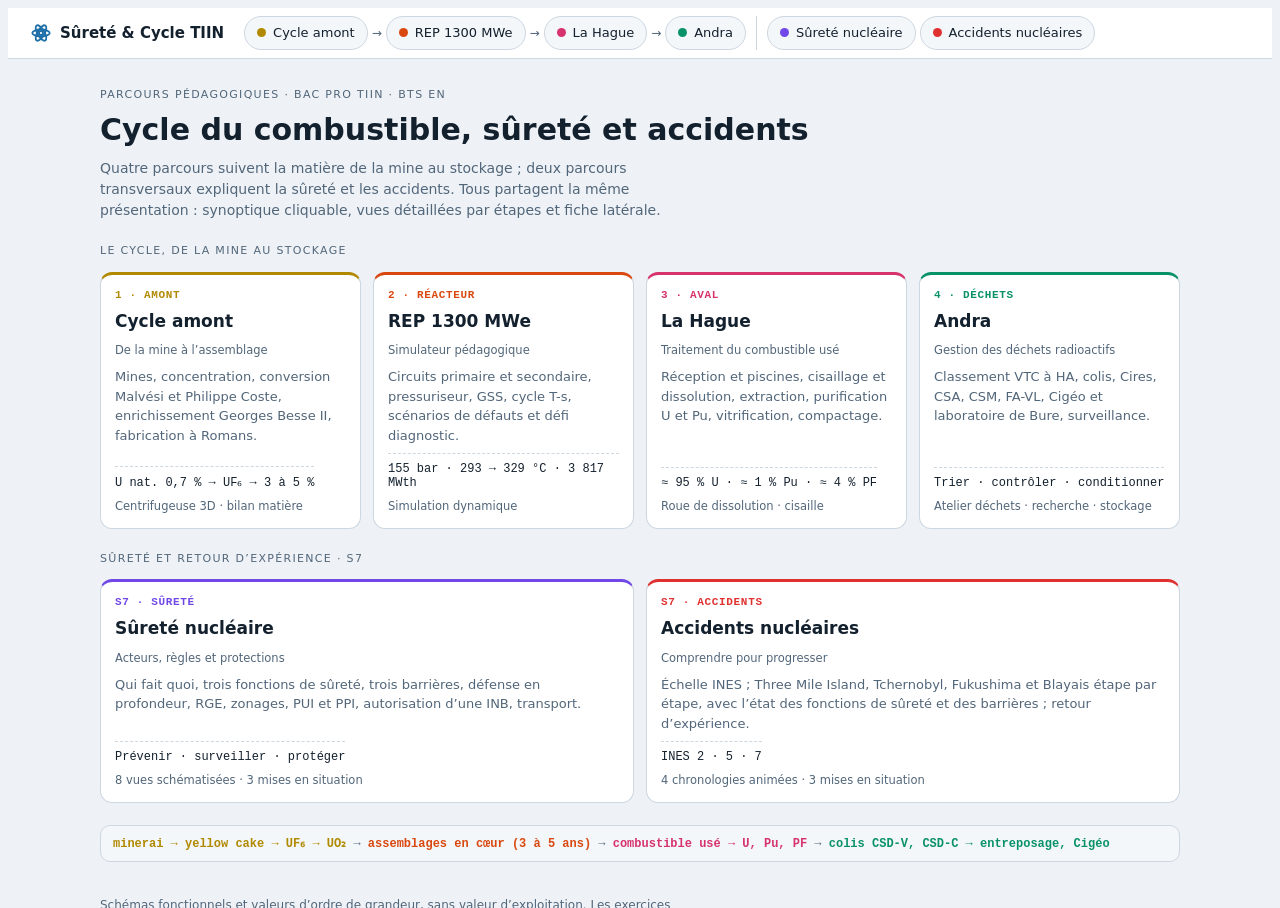
==== index.html @ 068f806a "Corrige l'arborescence PWA et traite l'audit du 24 octobre - Rétablit le dossier icons/ et ajoute .n" ====
<!doctype html><html lang="fr"><head><meta charset="utf-8"><meta name="viewport" content="width=device-width,initial-scale=1,viewport-fit=cover">
<link rel="manifest" href="manifest.json">
<meta name="theme-color" content="#0d1b2e">
<link rel="icon" href="icons/icon.svg" type="image/svg+xml">
<link rel="apple-touch-icon" href="icons/apple-touch-icon.png">
<meta name="apple-mobile-web-app-capable" content="yes">
<meta name="mobile-web-app-capable" content="yes">
<meta name="apple-mobile-web-app-title" content="Sûreté &amp; Cycle">
<script>/* Hors ligne : enregistrement du service worker et proposition de mise à jour */
if('serviceWorker' in navigator&&location.protocol.startsWith('http')){addEventListener('load',()=>{
 let accepted=false;navigator.serviceWorker.addEventListener('controllerchange',()=>{if(accepted)location.reload()});
 navigator.serviceWorker.register('./service-worker.js').then(reg=>{
  const offer=()=>{if(reg.waiting&&navigator.serviceWorker.controller){const bar=document.getElementById('updateBar');bar.hidden=false;document.getElementById('updateBtn').onclick=()=>{accepted=true;reg.waiting.postMessage({type:'ACTIVATE_UPDATE'})}}};
  offer();reg.addEventListener('updatefound',()=>{const w=reg.installing;w&&w.addEventListener('statechange',()=>{if(w.state==='installed')offer()})});
 }).catch(console.warn);});}
</script>

<title>Sûreté &amp; Cycle TIIN</title>
<meta name="claude:viewport-fit-sides" content="cover">
<style>
/* Coquille de navigation : bandeau fixe + iframe plein écran. Reprend la palette des parcours (marine, accent bleu acier). */
:root{color-scheme:dark;
 --bg:#0a121c;--panel:#0d1724;--panel2:#162436;--border:#26394d;--text:#e6eef6;--muted:#97abbd;--accent:#5cb3e6;--btn-active:#1f4f6e;
 --c-amont:#ffd43b;--c-rep:#ff9b4f;--c-hague:#f783ac;--c-andra:#63e6be;--c-surete:#b197fc;--c-acc:#ff6b6b;
 --font:system-ui,"Segoe UI",Arial,sans-serif;--mono:ui-monospace,"Cascadia Mono",Consolas,monospace}
@media (prefers-color-scheme: light){:root:not([data-theme="dark"]){color-scheme:light;
 --bg:#eef2f6;--panel:#ffffff;--panel2:#f4f7fa;--border:#cdd7e1;--text:#13202d;--muted:#52667a;--accent:#1f6fa8;--btn-active:#d6e8f5;
 --c-amont:#b08900;--c-rep:#d9480f;--c-hague:#d6336c;--c-andra:#099268;--c-surete:#7048e8;--c-acc:#e03131}}
:root[data-theme="light"]{color-scheme:light;
 --bg:#eef2f6;--panel:#ffffff;--panel2:#f4f7fa;--border:#cdd7e1;--text:#13202d;--muted:#52667a;--accent:#1f6fa8;--btn-active:#d6e8f5;
 --c-amont:#b08900;--c-rep:#d9480f;--c-hague:#d6336c;--c-andra:#099268;--c-surete:#7048e8;--c-acc:#e03131}
html,body{height:100%}
body{background:var(--bg);color:var(--text);font:14px/1.5 var(--font);display:flex;flex-direction:column;overflow:hidden}
*{box-sizing:border-box}
button,a{font:inherit;color:inherit}
.bar{display:flex;align-items:center;gap:14px;flex-wrap:wrap;background:var(--panel);border-bottom:1px solid var(--border);
 padding-block:8px;padding-left:max(16px,env(safe-area-inset-left,0px));padding-right:max(16px,env(safe-area-inset-right,0px))}
.brand{display:flex;align-items:center;gap:8px;background:none;border:0;cursor:pointer;padding:4px 6px;border-radius:8px;font-weight:700;font-size:15px;white-space:nowrap}
.brand svg{width:22px;height:22px;color:var(--accent)}
.brand:hover,.brand:focus-visible{background:var(--panel2)}
.chain{display:flex;align-items:center;gap:4px;flex-wrap:wrap;flex:1;min-width:0}
.chain .arr{color:var(--muted);font-size:12px}
.tab{display:inline-flex;align-items:center;gap:7px;border:1px solid var(--border);background:var(--panel2);border-radius:999px;padding:6px 12px;font-size:13px;cursor:pointer;white-space:nowrap}
.tab i{width:9px;height:9px;border-radius:50%;background:var(--c)}
.tab:hover{border-color:var(--c)}
.tab[aria-current="page"]{background:var(--btn-active);border-color:var(--c);font-weight:600}
.tab:focus-visible,.brand:focus-visible,.card:focus-visible,.solo:focus-visible{outline:2px solid var(--accent);outline-offset:2px}
.solo{font-size:12px;color:var(--muted);text-decoration:none;border:1px solid var(--border);border-radius:8px;padding:5px 9px;white-space:nowrap}
.solo:hover{color:var(--text)}
main{flex:1;min-height:0;position:relative}
iframe{position:absolute;inset:0;width:100%;height:100%;border:0;background:var(--bg)}
/* Accueil */
#home{position:absolute;inset:0;overflow:auto;padding-block:28px 40px;padding-left:max(16px,env(safe-area-inset-left,0px));padding-right:max(16px,env(safe-area-inset-right,0px))}
.wrap{max-width:1080px;margin:0 auto;display:flex;flex-direction:column;gap:22px}
.kicker{font-size:11px;letter-spacing:.12em;text-transform:uppercase;color:var(--muted)}
h1{margin:4px 0 6px;font-size:clamp(22px,3vw,30px);text-wrap:balance}
.lead{margin:0;color:var(--muted);max-width:65ch}
.cards{display:grid;grid-template-columns:repeat(4,minmax(0,1fr));gap:12px;position:relative}
.cards.two{grid-template-columns:repeat(2,minmax(0,1fr))}
.group{font-size:11px;letter-spacing:.12em;text-transform:uppercase;color:var(--muted);margin:0 0 -10px}
.chain .sep{width:1px;align-self:stretch;background:var(--border);margin:0 6px}
@media(max-width:900px){.cards{grid-template-columns:repeat(2,minmax(0,1fr))}}
@media(max-width:520px){.chain{flex-basis:100%}.cards,.cards.two{grid-template-columns:1fr}.chain .arr,.chain .sep{display:none}}
.card{display:flex;flex-direction:column;gap:8px;text-align:left;background:var(--panel);border:1px solid var(--border);border-top:3px solid var(--c);border-radius:12px;padding:14px 14px 12px;cursor:pointer;min-width:0}
.card:hover{border-color:var(--c)}
.card .step{font:600 11px var(--mono);color:var(--c);letter-spacing:.06em}
.card h2{margin:0;font-size:17px}
.card p{margin:0;color:var(--muted);font-size:13px;flex:1}
.card .matter{font:12px var(--mono);color:var(--text);border-top:1px dashed var(--border);padding-top:8px}
.card .meta{font-size:11.5px;color:var(--muted)}
.flow{font:12px var(--mono);color:var(--muted);background:var(--panel2);border:1px solid var(--border);border-radius:10px;padding:10px 12px;overflow-x:auto;white-space:nowrap}
.flow b{font-weight:600}
.note{font-size:12px;color:var(--muted);max-width:75ch}
[hidden]{display:none!important}
.updbar{position:fixed;left:50%;transform:translateX(-50%);bottom:calc(16px + env(safe-area-inset-bottom,0px));z-index:20;display:flex;align-items:center;gap:12px;flex-wrap:wrap;max-width:calc(100% - 32px);background:var(--panel);color:var(--text);border:1px solid var(--accent);border-radius:12px;padding:10px 14px;box-shadow:0 10px 30px rgba(0,0,0,.35);font-size:13px}
.updbar button{font:inherit;font-weight:600;cursor:pointer;border:1px solid var(--accent);background:var(--btn-active);color:var(--text);border-radius:999px;padding:6px 12px}
</style>

</head><body>
<header class="bar">
 <button class="brand" id="homeBtn" type="button" aria-label="Retour à l’accueil">
  <svg viewBox="0 0 24 24" fill="none" stroke="currentColor" stroke-width="2" stroke-linecap="round" aria-hidden="true"><circle cx="12" cy="12" r="2.2"/><ellipse cx="12" cy="12" rx="9.5" ry="3.8"/><ellipse cx="12" cy="12" rx="9.5" ry="3.8" transform="rotate(60 12 12)"/><ellipse cx="12" cy="12" rx="9.5" ry="3.8" transform="rotate(-60 12 12)"/></svg>
  Sûreté &amp; Cycle TIIN
 </button>
 <nav class="chain" id="chain" aria-label="Étapes du cycle"></nav>
 <a class="solo" id="solo" href="#" target="_blank" rel="noopener" hidden>Ouvrir seule ↗</a>
</header>

<main id="main">
 <section id="home">
  <div class="wrap">
   <div>
    <div class="kicker">Parcours pédagogiques · Bac Pro TIIN · BTS EN</div>
    <h1>Cycle du combustible, sûreté et accidents</h1>
    <p class="lead">Quatre parcours suivent la matière de la mine au stockage ; deux parcours transversaux expliquent la sûreté et les accidents. Tous partagent la même présentation : synoptique cliquable, vues détaillées par étapes et fiche latérale.</p>
   </div>
   <p class="group">Le cycle, de la mine au stockage</p>
   <div class="cards" id="cards"></div>
   <p class="group">Sûreté et retour d’expérience · S7</p>
   <div class="cards two" id="cards2"></div>
   <div class="flow" aria-label="Fil des matières">
    <b style="color:var(--c-amont)">minerai → yellow cake → UF₆ → UO₂</b> → <b style="color:var(--c-rep)">assemblages en cœur (3 à 5 ans)</b> → <b style="color:var(--c-hague)">combustible usé → U, Pu, PF</b> → <b style="color:var(--c-andra)">colis CSD-V, CSD-C → entreposage, Cigéo</b>
   </div>
   <p class="note">Schémas fonctionnels et valeurs d’ordre de grandeur, sans valeur d’exploitation. Les exercices sont fictifs et ne remplacent aucune procédure d’installation. Raccourcis : Alt+1 à Alt+6 pour changer de parcours, Alt+0 pour revenir ici.</p>
  </div>
 </section>
</main>
<div class="updbar" id="updateBar" role="status" hidden>Une nouvelle version des parcours est disponible. <button type="button" id="updateBtn">Mettre à jour</button></div>

<script>
"use strict";
const PAGES=[
 {id:'amont',file:'amont.html',c:'--c-amont',step:'1 · AMONT',name:'Cycle amont',sub:'De la mine à l’assemblage',
  desc:'Mines, concentration, conversion Malvési et Philippe Coste, enrichissement Georges Besse II, fabrication à Romans.',
  matter:'U nat. 0,7 % → UF₆ → 3 à 5 %',meta:'Centrifugeuse 3D · bilan matière'},
 {id:'rep',file:'rep1300.html',c:'--c-rep',step:'2 · RÉACTEUR',name:'REP 1300 MWe',sub:'Simulateur pédagogique',
  desc:'Circuits primaire et secondaire, pressuriseur, GSS, cycle T-s, scénarios de défauts et défi diagnostic.',
  matter:'155 bar · 293 → 329 °C · 3 817 MWth',meta:'Simulation dynamique'},
 {id:'hague',file:'lahague.html',c:'--c-hague',step:'3 · AVAL',name:'La Hague',sub:'Traitement du combustible usé',
  desc:'Réception et piscines, cisaillage et dissolution, extraction, purification U et Pu, vitrification, compactage.',
  matter:'≈ 95 % U · ≈ 1 % Pu · ≈ 4 % PF',meta:'Roue de dissolution · cisaille'},
 {id:'andra',file:'andra.html',c:'--c-andra',step:'4 · DÉCHETS',name:'Andra',sub:'Gestion des déchets radioactifs',
  desc:'Classement VTC à HA, colis, Cires, CSA, CSM, FA-VL, Cigéo et laboratoire de Bure, surveillance.',
  matter:'Trier · contrôler · conditionner',meta:'Atelier déchets · recherche · stockage'}
,{id:'surete',file:'surete.html',c:'--c-surete',step:'S7 · SÛRETÉ',name:'Sûreté nucléaire',sub:'Acteurs, règles et protections',desc:'Qui fait quoi, trois fonctions de sûreté, trois barrières, défense en profondeur, RGE, zonages, PUI et PPI, autorisation d’une INB, transport.',matter:'Prévenir · surveiller · protéger',meta:'8 vues schématisées · 3 mises en situation',x:1}
,{id:'accidents',file:'accidents.html',c:'--c-acc',step:'S7 · ACCIDENTS',name:'Accidents nucléaires',sub:'Comprendre pour progresser',desc:'Échelle INES ; Three Mile Island, Tchernobyl, Fukushima et Blayais étape par étape, avec l’état des fonctions de sûreté et des barrières ; retour d’expérience.',matter:'INES 2 · 5 · 7',meta:'4 chronologies animées · 3 mises en situation',x:1}
];
const $=id=>document.getElementById(id),main=$('main'),frames={};
$('chain').innerHTML=PAGES.map((p,i)=>`${i===4?'<span class="sep" aria-hidden="true"></span>':i===5?'':i?'<span class="arr" aria-hidden="true">→</span>':''}<button class="tab" type="button" data-go="${p.id}" style="--c:var(${p.c})"><i></i>${p.name}</button>`).join('');
const card=p=>`<button class="card" type="button" data-go="${p.id}" style="--c:var(${p.c})"><span class="step">${p.step}</span><h2>${p.name}</h2><span class="meta">${p.sub}</span><p>${p.desc}</p><span class="matter">${p.matter}</span><span class="meta">${p.meta}</span></button>`;
$('cards').innerHTML=PAGES.filter(p=>!p.x).map(card).join('');$('cards2').innerHTML=PAGES.filter(p=>p.x).map(card).join('');

const STANDALONE=(()=>{try{return matchMedia('(display-mode: standalone)').matches||navigator.standalone===true}catch(e){return false}})();
const FILE2ID=Object.fromEntries(PAGES.map(p=>[p.file,p.id]));
/* Un lien vers un autre parcours, cliqué dans une page, ouvre ce parcours dans la page maître. */
function hookLinks(f){try{const d=f.contentDocument;if(!d||d.__hooked)return;d.__hooked=true;
 d.addEventListener('click',e=>{const a=e.target.closest&&e.target.closest('a[href]');if(!a)return;const file=(a.getAttribute('href')||'').split('#')[0].split('/').pop();
  if(file==='index.html'){e.preventDefault();show(null);return;}if(FILE2ID[file]){e.preventDefault();show(FILE2ID[file]);}});}catch(e){}}
addEventListener('hashchange',()=>{const h=(location.hash||'').slice(1);show(PAGES.some(p=>p.id===h)?h:null);});
function show(id){
 const p=PAGES.find(x=>x.id===id);
 $('home').hidden=!!p;
 for(const k in frames)frames[k].hidden=k!==id;
 if(p&&!frames[id]){const f=document.createElement('iframe');f.src=p.file;f.title=p.name+' — '+p.sub;f.addEventListener('load',()=>hookLinks(f));main.appendChild(f);frames[id]=f;}
 document.querySelectorAll('.tab').forEach(t=>t.toggleAttribute('aria-current',false));
 if(p){const t=document.querySelector(`.tab[data-go="${id}"]`);t.setAttribute('aria-current','page');$('solo').href=p.file;document.title=p.name+' · Sûreté & Cycle TIIN';}
 else document.title='Sûreté & Cycle TIIN';
 $('solo').hidden=!p||STANDALONE;
 try{history.replaceState(null,'',p?'#'+id:location.pathname);}catch(e){}
}
document.addEventListener('click',e=>{const b=e.target.closest('[data-go]');if(b)show(b.dataset.go);});
$('homeBtn').onclick=()=>show(null);
addEventListener('keydown',e=>{if(!e.altKey)return;const n=+e.key;if(n>=1&&n<=6){e.preventDefault();show(PAGES[n-1].id);}if(e.key==='0')show(null);});
const start=(location.hash||'').slice(1);show(PAGES.some(p=>p.id===start)?start:null);
</script>

</body></html>
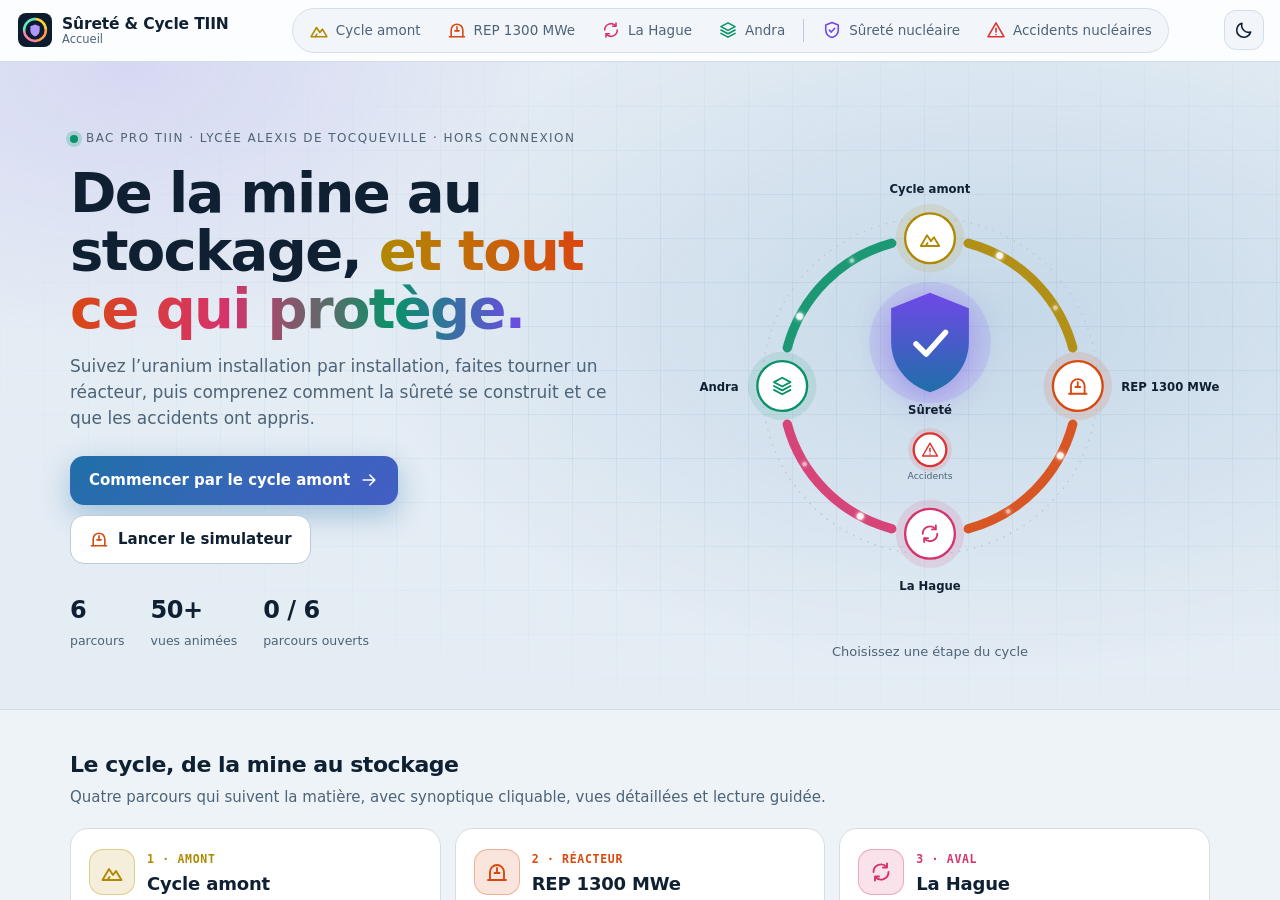
==== commit e713ce4c: "Refonte de la navigation : application unifiée et accueil en orbite - Une seule barre d'application " ====
--- a/index.html
+++ b/index.html
@@ -1,4 +1,6 @@
 <!doctype html><html lang="fr"><head><meta charset="utf-8"><meta name="viewport" content="width=device-width,initial-scale=1,viewport-fit=cover">
+<title>Sûreté &amp; Cycle TIIN</title>
+<meta name="description" content="Parcours interactifs Bac Pro TIIN : cycle du combustible, sûreté nucléaire et accidents. Fonctionne hors connexion.">
 <link rel="manifest" href="manifest.json">
 <meta name="theme-color" content="#0d1b2e">
 <link rel="icon" href="icons/icon.svg" type="image/svg+xml">
@@ -14,144 +16,410 @@
   offer();reg.addEventListener('updatefound',()=>{const w=reg.installing;w&&w.addEventListener('statechange',()=>{if(w.state==='installed')offer()})});
  }).catch(console.warn);});}
 </script>
-
-<title>Sûreté &amp; Cycle TIIN</title>
-<meta name="claude:viewport-fit-sides" content="cover">
+<script>/* Thème appliqué avant l’affichage, pour éviter un éclair clair/sombre */
+try{const t=localStorage.getItem('sct-theme');if(t==='light'||t==='dark')document.documentElement.dataset.theme=t;}catch(e){}</script>
 <style>
-/* Coquille de navigation : bandeau fixe + iframe plein écran. Reprend la palette des parcours (marine, accent bleu acier). */
+/* Coquille d’application : barre unique en haut, barre d’onglets en bas sur mobile, accueil en orbite.
+   Mêmes jetons que les parcours (marine, bleu acier) pour une continuité visuelle. */
 :root{color-scheme:dark;
- --bg:#0a121c;--panel:#0d1724;--panel2:#162436;--border:#26394d;--text:#e6eef6;--muted:#97abbd;--accent:#5cb3e6;--btn-active:#1f4f6e;
- --c-amont:#ffd43b;--c-rep:#ff9b4f;--c-hague:#f783ac;--c-andra:#63e6be;--c-surete:#b197fc;--c-acc:#ff6b6b;
- --font:system-ui,"Segoe UI",Arial,sans-serif;--mono:ui-monospace,"Cascadia Mono",Consolas,monospace}
+ --bg:#070e17;--bg2:#0b1522;--panel:#0f1a28;--panel2:#152335;--glass:rgba(13,24,38,.72);--border:#22364b;--border2:#2d4660;
+ --text:#e8f0f7;--muted:#93a8bb;--faint:#5f758a;--accent:#5cb3e6;--accent2:#8fd3ff;--btn:#122033;--btn-active:#1d4766;
+ --c-amont:#ffd43b;--c-rep:#ff9b4f;--c-hague:#f783ac;--c-andra:#63e6be;--c-surete:#b197fc;--c-acc:#ff6b6b;--ok:#63e6be;
+ --shadow:0 18px 50px rgba(0,0,0,.45);--grid:rgba(143,211,255,.06);
+ --font:system-ui,-apple-system,"Segoe UI",Roboto,Arial,sans-serif;--mono:ui-monospace,"Cascadia Mono",Consolas,monospace;
+ --bar-h:60px;--tab-h:64px}
 @media (prefers-color-scheme: light){:root:not([data-theme="dark"]){color-scheme:light;
- --bg:#eef2f6;--panel:#ffffff;--panel2:#f4f7fa;--border:#cdd7e1;--text:#13202d;--muted:#52667a;--accent:#1f6fa8;--btn-active:#d6e8f5;
- --c-amont:#b08900;--c-rep:#d9480f;--c-hague:#d6336c;--c-andra:#099268;--c-surete:#7048e8;--c-acc:#e03131}}
+ --bg:#eef3f8;--bg2:#e4ecf4;--panel:#ffffff;--panel2:#f3f7fb;--glass:rgba(255,255,255,.78);--border:#d3dee8;--border2:#bccbda;
+ --text:#102033;--muted:#4d6377;--faint:#7d91a4;--accent:#1f6fa8;--accent2:#1f6fa8;--btn:#f2f6fa;--btn-active:#d8e9f6;
+ --c-amont:#b08900;--c-rep:#d9480f;--c-hague:#d6336c;--c-andra:#099268;--c-surete:#7048e8;--c-acc:#e03131;--ok:#099268;
+ --shadow:0 18px 50px rgba(16,32,51,.14);--grid:rgba(31,111,168,.07)}}
 :root[data-theme="light"]{color-scheme:light;
- --bg:#eef2f6;--panel:#ffffff;--panel2:#f4f7fa;--border:#cdd7e1;--text:#13202d;--muted:#52667a;--accent:#1f6fa8;--btn-active:#d6e8f5;
- --c-amont:#b08900;--c-rep:#d9480f;--c-hague:#d6336c;--c-andra:#099268;--c-surete:#7048e8;--c-acc:#e03131}
+ --bg:#eef3f8;--bg2:#e4ecf4;--panel:#ffffff;--panel2:#f3f7fb;--glass:rgba(255,255,255,.78);--border:#d3dee8;--border2:#bccbda;
+ --text:#102033;--muted:#4d6377;--faint:#7d91a4;--accent:#1f6fa8;--accent2:#1f6fa8;--btn:#f2f6fa;--btn-active:#d8e9f6;
+ --c-amont:#b08900;--c-rep:#d9480f;--c-hague:#d6336c;--c-andra:#099268;--c-surete:#7048e8;--c-acc:#e03131;--ok:#099268;
+ --shadow:0 18px 50px rgba(16,32,51,.14);--grid:rgba(31,111,168,.07)}
+*{box-sizing:border-box}
 html,body{height:100%}
-body{background:var(--bg);color:var(--text);font:14px/1.5 var(--font);display:flex;flex-direction:column;overflow:hidden}
-*{box-sizing:border-box}
+body{margin:0;background:var(--bg);color:var(--text);font:15px/1.55 var(--font);display:flex;flex-direction:column;overflow:hidden;-webkit-font-smoothing:antialiased}
 button,a{font:inherit;color:inherit}
-.bar{display:flex;align-items:center;gap:14px;flex-wrap:wrap;background:var(--panel);border-bottom:1px solid var(--border);
- padding-block:8px;padding-left:max(16px,env(safe-area-inset-left,0px));padding-right:max(16px,env(safe-area-inset-right,0px))}
-.brand{display:flex;align-items:center;gap:8px;background:none;border:0;cursor:pointer;padding:4px 6px;border-radius:8px;font-weight:700;font-size:15px;white-space:nowrap}
-.brand svg{width:22px;height:22px;color:var(--accent)}
-.brand:hover,.brand:focus-visible{background:var(--panel2)}
-.chain{display:flex;align-items:center;gap:4px;flex-wrap:wrap;flex:1;min-width:0}
-.chain .arr{color:var(--muted);font-size:12px}
-.tab{display:inline-flex;align-items:center;gap:7px;border:1px solid var(--border);background:var(--panel2);border-radius:999px;padding:6px 12px;font-size:13px;cursor:pointer;white-space:nowrap}
-.tab i{width:9px;height:9px;border-radius:50%;background:var(--c)}
-.tab:hover{border-color:var(--c)}
-.tab[aria-current="page"]{background:var(--btn-active);border-color:var(--c);font-weight:600}
-.tab:focus-visible,.brand:focus-visible,.card:focus-visible,.solo:focus-visible{outline:2px solid var(--accent);outline-offset:2px}
-.solo{font-size:12px;color:var(--muted);text-decoration:none;border:1px solid var(--border);border-radius:8px;padding:5px 9px;white-space:nowrap}
-.solo:hover{color:var(--text)}
-main{flex:1;min-height:0;position:relative}
-iframe{position:absolute;inset:0;width:100%;height:100%;border:0;background:var(--bg)}
-/* Accueil */
-#home{position:absolute;inset:0;overflow:auto;padding-block:28px 40px;padding-left:max(16px,env(safe-area-inset-left,0px));padding-right:max(16px,env(safe-area-inset-right,0px))}
-.wrap{max-width:1080px;margin:0 auto;display:flex;flex-direction:column;gap:22px}
-.kicker{font-size:11px;letter-spacing:.12em;text-transform:uppercase;color:var(--muted)}
-h1{margin:4px 0 6px;font-size:clamp(22px,3vw,30px);text-wrap:balance}
-.lead{margin:0;color:var(--muted);max-width:65ch}
-.cards{display:grid;grid-template-columns:repeat(4,minmax(0,1fr));gap:12px;position:relative}
-.cards.two{grid-template-columns:repeat(2,minmax(0,1fr))}
-.group{font-size:11px;letter-spacing:.12em;text-transform:uppercase;color:var(--muted);margin:0 0 -10px}
-.chain .sep{width:1px;align-self:stretch;background:var(--border);margin:0 6px}
-@media(max-width:900px){.cards{grid-template-columns:repeat(2,minmax(0,1fr))}}
-@media(max-width:520px){.chain{flex-basis:100%}.cards,.cards.two{grid-template-columns:1fr}.chain .arr,.chain .sep{display:none}}
-.card{display:flex;flex-direction:column;gap:8px;text-align:left;background:var(--panel);border:1px solid var(--border);border-top:3px solid var(--c);border-radius:12px;padding:14px 14px 12px;cursor:pointer;min-width:0}
-.card:hover{border-color:var(--c)}
-.card .step{font:600 11px var(--mono);color:var(--c);letter-spacing:.06em}
-.card h2{margin:0;font-size:17px}
-.card p{margin:0;color:var(--muted);font-size:13px;flex:1}
-.card .matter{font:12px var(--mono);color:var(--text);border-top:1px dashed var(--border);padding-top:8px}
-.card .meta{font-size:11.5px;color:var(--muted)}
-.flow{font:12px var(--mono);color:var(--muted);background:var(--panel2);border:1px solid var(--border);border-radius:10px;padding:10px 12px;overflow-x:auto;white-space:nowrap}
-.flow b{font-weight:600}
-.note{font-size:12px;color:var(--muted);max-width:75ch}
+button{cursor:pointer}
 [hidden]{display:none!important}
-.updbar{position:fixed;left:50%;transform:translateX(-50%);bottom:calc(16px + env(safe-area-inset-bottom,0px));z-index:20;display:flex;align-items:center;gap:12px;flex-wrap:wrap;max-width:calc(100% - 32px);background:var(--panel);color:var(--text);border:1px solid var(--accent);border-radius:12px;padding:10px 14px;box-shadow:0 10px 30px rgba(0,0,0,.35);font-size:13px}
-.updbar button{font:inherit;font-weight:600;cursor:pointer;border:1px solid var(--accent);background:var(--btn-active);color:var(--text);border-radius:999px;padding:6px 12px}
+:focus-visible{outline:2px solid var(--accent);outline-offset:2px}
+svg.i{width:20px;height:20px;flex:none;fill:none;stroke:currentColor;stroke-width:1.9;stroke-linecap:round;stroke-linejoin:round}
+
+/* ---------- Barre d’application ---------- */
+body::before{content:"";position:fixed;inset:0 0 auto;height:env(safe-area-inset-top,0px);background:var(--glass);z-index:30}
+.appbar{position:relative;z-index:20;display:flex;align-items:center;gap:14px;min-height:var(--bar-h);
+ padding-block:8px;padding-left:max(16px,env(safe-area-inset-left,0px));padding-right:max(16px,env(safe-area-inset-right,0px));
+ background:var(--glass);backdrop-filter:blur(14px) saturate(1.3);-webkit-backdrop-filter:blur(14px) saturate(1.3);border-bottom:1px solid var(--border)}
+.brand{display:flex;align-items:center;gap:10px;background:none;border:0;padding:4px 8px 4px 2px;border-radius:12px;white-space:nowrap;min-width:0}
+.brand svg{width:34px;height:34px;flex:none}
+.brand .bt{display:flex;flex-direction:column;line-height:1.1;text-align:left;min-width:0}
+.brand .bt b{font-size:15.5px;letter-spacing:-.01em}
+.brand .bt small{font-size:11.5px;color:var(--muted);overflow:hidden;text-overflow:ellipsis}
+.brand:hover{background:var(--btn)}
+.switch{position:relative;display:flex;gap:2px;padding:4px;border-radius:999px;background:var(--btn);border:1px solid var(--border);margin:0 auto;min-width:0}
+.switch .ind{position:absolute;top:4px;left:0;height:calc(100% - 8px);border-radius:999px;background:var(--panel);box-shadow:0 2px 10px rgba(0,0,0,.18),inset 0 0 0 1px var(--border2);transition:transform .35s cubic-bezier(.3,.7,.2,1),width .35s cubic-bezier(.3,.7,.2,1),opacity .2s;opacity:0}
+.switch button{position:relative;z-index:1;display:flex;align-items:center;gap:7px;border:0;background:none;border-radius:999px;padding:7px 12px;font-size:13.5px;color:var(--muted);white-space:nowrap;transition:color .2s}
+.switch button svg{color:var(--c)}
+.switch button:hover,.switch button[aria-current="page"]{color:var(--text)}
+.switch .sep{width:1px;margin:6px 4px;background:var(--border2);z-index:1}
+.actions{display:flex;gap:6px;flex:none}
+.ib{display:grid;place-items:center;width:40px;height:40px;border-radius:12px;border:1px solid var(--border);background:var(--btn);color:var(--text)}
+.ib:hover{border-color:var(--accent)}
+.ib[aria-pressed="true"]{background:var(--btn-active);border-color:var(--accent)}
+
+/* ---------- Zone principale ---------- */
+main{position:relative;flex:1;min-height:0}
+.frame{position:absolute;inset:0;width:100%;height:100%;border:0;background:var(--bg);opacity:0;transform:translateY(10px) scale(.995);transition:opacity .35s ease,transform .35s ease;pointer-events:none}
+.frame.on{opacity:1;transform:none;pointer-events:auto}
+.loader{position:absolute;inset:0;display:grid;place-items:center;z-index:5;pointer-events:none;opacity:0;transition:opacity .2s}
+.loader.on{opacity:1}
+.loader span{width:44px;height:44px;border-radius:50%;border:3px solid var(--border2);border-top-color:var(--accent);animation:spin .8s linear infinite}
+@keyframes spin{to{transform:rotate(360deg)}}
+
+/* ---------- Accueil ---------- */
+#home{position:absolute;inset:0;overflow:auto;scroll-behavior:smooth;transition:opacity .35s}
+#home.off{opacity:0;pointer-events:none}
+.wrap{max-width:1180px;margin:0 auto;padding-left:max(20px,env(safe-area-inset-left,0px));padding-right:max(20px,env(safe-area-inset-right,0px))}
+.hero{position:relative;overflow:hidden;border-bottom:1px solid var(--border);
+ background:radial-gradient(900px 500px at 78% 40%,color-mix(in srgb,var(--accent) 16%,transparent),transparent 70%),radial-gradient(600px 400px at 10% 0%,color-mix(in srgb,var(--c-surete) 12%,transparent),transparent 70%),var(--bg2)}
+.hero::before{content:"";position:absolute;inset:0;background-image:linear-gradient(var(--grid) 1px,transparent 1px),linear-gradient(90deg,var(--grid) 1px,transparent 1px);background-size:44px 44px;mask-image:radial-gradient(ellipse at 70% 45%,#000 30%,transparent 75%);-webkit-mask-image:radial-gradient(ellipse at 70% 45%,#000 30%,transparent 75%);pointer-events:none}
+.hero .wrap{position:relative;display:grid;grid-template-columns:minmax(0,1fr) minmax(0,560px);gap:28px;align-items:center;padding-block:44px 36px}
+.kicker{display:inline-flex;align-items:center;gap:8px;font-size:12px;letter-spacing:.12em;text-transform:uppercase;color:var(--muted)}
+.kicker i{width:8px;height:8px;border-radius:50%;background:var(--ok);box-shadow:0 0 0 4px color-mix(in srgb,var(--ok) 22%,transparent)}
+h1{font-size:clamp(32px,4.6vw,56px);line-height:1.04;letter-spacing:-.03em;margin:14px 0 14px;text-wrap:balance;font-weight:800}
+h1 em{font-style:normal;background:linear-gradient(90deg,var(--c-amont),var(--c-rep) 30%,var(--c-hague) 55%,var(--c-andra) 80%,var(--c-surete));-webkit-background-clip:text;background-clip:text;color:transparent}
+.lead{font-size:17px;color:var(--muted);max-width:52ch;margin:0}
+.cta{display:flex;gap:10px;flex-wrap:wrap;margin-top:24px}
+.btn{display:inline-flex;align-items:center;gap:9px;border-radius:14px;padding:12px 18px;font-weight:650;font-size:15px;border:1px solid var(--border2);background:var(--panel);color:var(--text);text-decoration:none;transition:transform .15s,border-color .2s,box-shadow .2s}
+.btn:hover{transform:translateY(-1px);border-color:var(--accent)}
+.btn.primary{background:linear-gradient(135deg,var(--accent),color-mix(in srgb,var(--accent) 55%,var(--c-surete)));border-color:transparent;color:#fff;box-shadow:0 10px 28px color-mix(in srgb,var(--accent) 35%,transparent)}
+.btn small{font-weight:500;opacity:.85}
+.stats{display:flex;gap:26px;flex-wrap:wrap;margin-top:28px}
+.stat b{display:block;font-size:24px;letter-spacing:-.02em;font-variant-numeric:tabular-nums}
+.stat span{font-size:12.5px;color:var(--muted)}
+
+/* Orbite */
+.orbit{position:relative;width:100%;max-width:560px;margin-left:auto;aspect-ratio:1}
+.orbit svg{width:100%;height:100%;overflow:visible}
+.orbit .track{fill:none;stroke:var(--border2);stroke-width:2;stroke-dasharray:2 8}
+.orbit .arc{fill:none;stroke-width:12;stroke-linecap:round;opacity:.9}
+.orbit .particle{fill:#fff;filter:url(#glow)}
+.st{cursor:pointer;outline:none}
+.st .halo{fill:var(--c);opacity:.12;transition:opacity .25s,transform .25s;transform-box:fill-box;transform-origin:center}
+.st .disc{fill:var(--panel);stroke:var(--c);stroke-width:3;transition:transform .25s;transform-box:fill-box;transform-origin:center}
+.st .ico{color:var(--c);fill:none;stroke:currentColor;stroke-width:1.9;stroke-linecap:round;stroke-linejoin:round;pointer-events:none}
+.st text{fill:var(--text);font:700 15px var(--font);pointer-events:none}
+.st text.s{fill:var(--muted);font:500 12px var(--font)}
+.st:hover .halo,.st:focus-visible .halo,.st.hot .halo{opacity:.3;transform:scale(1.25)}
+.st:hover .disc,.st:focus-visible .disc{transform:scale(1.07)}
+.st .seen{fill:var(--ok);stroke:var(--panel);stroke-width:3}
+.shield path.body{fill:url(#shieldGrad);filter:drop-shadow(0 8px 22px color-mix(in srgb,var(--c-surete) 45%,transparent))}
+.pulse{animation:pulse 3.2s ease-in-out infinite;transform-box:fill-box;transform-origin:center}
+@keyframes pulse{0%,100%{transform:scale(1);opacity:.35}50%{transform:scale(1.12);opacity:.1}}
+.caption{position:absolute;left:50%;bottom:2%;transform:translateX(-50%);width:max-content;max-width:100%;text-align:center;font-size:13px;color:var(--muted);min-height:20px}
+.caption b{color:var(--text)}
+
+/* Sections */
+.sec{padding-block:38px 8px}
+.sec h2{font-size:22px;letter-spacing:-.02em;margin:0 0 4px}
+.sec p.sub{margin:0 0 18px;color:var(--muted)}
+.grid{display:grid;grid-template-columns:repeat(3,minmax(0,1fr));gap:14px}
+.card{position:relative;display:flex;flex-direction:column;gap:10px;text-align:left;background:var(--panel);border:1px solid var(--border);border-radius:18px;padding:18px;min-width:0;overflow:hidden;transition:transform .2s,border-color .2s,box-shadow .25s}
+.card::before{content:"";position:absolute;inset:-1px;border-radius:inherit;padding:1px;background:linear-gradient(140deg,var(--c),transparent 45%);-webkit-mask:linear-gradient(#000 0 0) content-box,linear-gradient(#000 0 0);-webkit-mask-composite:xor;mask-composite:exclude;opacity:.0;transition:opacity .25s;pointer-events:none}
+.card:hover{transform:translateY(-3px);box-shadow:var(--shadow)}
+.card:hover::before{opacity:1}
+.card .top{display:flex;align-items:center;gap:12px}
+.tile{display:grid;place-items:center;width:46px;height:46px;border-radius:14px;color:var(--c);background:color-mix(in srgb,var(--c) 14%,transparent);border:1px solid color-mix(in srgb,var(--c) 35%,transparent);flex:none}
+.tile svg{width:24px;height:24px;fill:none;stroke:currentColor;stroke-width:1.9;stroke-linecap:round;stroke-linejoin:round}
+.card .num{font:600 11.5px var(--mono);color:var(--c);letter-spacing:.06em;text-transform:uppercase}
+.card h3{margin:0;font-size:18px;letter-spacing:-.01em}
+.card p{margin:0;color:var(--muted);font-size:14px;flex:1}
+.card .foot{display:flex;align-items:center;justify-content:space-between;gap:10px;font-size:12.5px;color:var(--faint);border-top:1px solid var(--border);padding-top:10px}
+.card .go{display:inline-flex;align-items:center;gap:6px;color:var(--text);font-weight:600}
+.card .go svg{transition:transform .2s}.card:hover .go svg{transform:translateX(3px)}
+.badge{display:inline-flex;align-items:center;gap:5px;font-size:11.5px;font-weight:600;color:var(--ok);background:color-mix(in srgb,var(--ok) 13%,transparent);border-radius:999px;padding:2px 8px}
+.card.wide{grid-column:span 1}
+/* Fil des matières */
+.flow{display:grid;grid-template-columns:repeat(4,minmax(0,1fr));gap:0;border:1px solid var(--border);border-radius:18px;overflow:hidden;background:var(--panel)}
+.flow div{position:relative;padding:14px 16px 14px 18px;border-right:1px solid var(--border);min-width:0}
+.flow div:last-child{border-right:0}
+.flow div::before{content:"";position:absolute;left:0;top:0;bottom:0;width:4px;background:var(--c)}
+.flow b{display:block;font-size:12px;letter-spacing:.08em;text-transform:uppercase;color:var(--c)}
+.flow span{font:13px var(--mono);color:var(--text)}
+.foot-note{padding-block:26px 40px;color:var(--faint);font-size:12.5px}
+.foot-note p{margin:4px 0;max-width:90ch}
+kbd{font:11px var(--mono);border:1px solid var(--border2);border-bottom-width:2px;border-radius:5px;padding:0 5px;color:var(--muted)}
+
+/* ---------- Barre d’onglets mobile ---------- */
+.tabbar{display:none}
+@media(max-width:900px){
+ .switch{display:none}
+ .tabbar{display:grid;grid-template-columns:repeat(7,1fr);position:relative;z-index:20;background:var(--glass);backdrop-filter:blur(14px);-webkit-backdrop-filter:blur(14px);border-top:1px solid var(--border);padding-bottom:env(safe-area-inset-bottom,0px);padding-left:env(safe-area-inset-left,0px);padding-right:env(safe-area-inset-right,0px)}
+ .tabbar button{display:flex;flex-direction:column;align-items:center;justify-content:center;gap:3px;min-height:var(--tab-h);border:0;background:none;color:var(--muted);font-size:10.5px;font-weight:600;padding:6px 0;position:relative}
+ .tabbar button svg{width:22px;height:22px}
+ .tabbar button[aria-current="page"]{color:var(--text)}
+ .tabbar button[aria-current="page"] svg{color:var(--c)}
+ .tabbar button[aria-current="page"]::before{content:"";position:absolute;top:0;left:22%;right:22%;height:3px;border-radius:0 0 3px 3px;background:var(--c)}
+ .hero .wrap{grid-template-columns:1fr;padding-block:26px 30px;gap:8px}
+ .orbit{max-width:420px;margin:0 auto 18px}
+ .grid{grid-template-columns:repeat(2,minmax(0,1fr))}
+ .flow{grid-template-columns:repeat(2,minmax(0,1fr))}.flow div:nth-child(2){border-right:0}.flow div:nth-child(-n+2){border-bottom:1px solid var(--border)}
+ #openBtn{display:none}
+}
+@media(max-width:560px){
+ .brand .bt small{display:none}
+ .grid{grid-template-columns:1fr}
+ .cta .btn{flex:1 1 100%;justify-content:center}
+ .stats{gap:18px}
+ .lead{font-size:16px}
+ .flow{grid-template-columns:1fr}.flow div{border-right:0;border-bottom:1px solid var(--border)}.flow div:last-child{border-bottom:0}
+}
+@media(prefers-reduced-motion:reduce){*{transition:none!important;animation:none!important}}
+
+/* Mise à jour */
+.updbar{position:fixed;left:50%;transform:translateX(-50%);bottom:calc(16px + env(safe-area-inset-bottom,0px) + var(--tabpad,0px));z-index:40;display:flex;align-items:center;gap:12px;flex-wrap:wrap;max-width:calc(100% - 32px);background:var(--panel);color:var(--text);border:1px solid var(--accent);border-radius:14px;padding:10px 14px;box-shadow:var(--shadow);font-size:13.5px}
+.updbar button{font-weight:650;border:0;background:var(--accent);color:#fff;border-radius:999px;padding:7px 14px}
+@media(max-width:900px){.updbar{--tabpad:var(--tab-h)}}
 </style>
-
 </head><body>
-<header class="bar">
- <button class="brand" id="homeBtn" type="button" aria-label="Retour à l’accueil">
-  <svg viewBox="0 0 24 24" fill="none" stroke="currentColor" stroke-width="2" stroke-linecap="round" aria-hidden="true"><circle cx="12" cy="12" r="2.2"/><ellipse cx="12" cy="12" rx="9.5" ry="3.8"/><ellipse cx="12" cy="12" rx="9.5" ry="3.8" transform="rotate(60 12 12)"/><ellipse cx="12" cy="12" rx="9.5" ry="3.8" transform="rotate(-60 12 12)"/></svg>
-  Sûreté &amp; Cycle TIIN
+
+<svg width="0" height="0" style="position:absolute" aria-hidden="true">
+ <symbol id="i-home" viewBox="0 0 24 24"><path d="M3.5 11 12 4l8.5 7"/><path d="M5.5 9.5V20h13V9.5"/><path d="M10 20v-5h4v5"/></symbol>
+ <symbol id="i-amont" viewBox="0 0 24 24"><path d="M2.5 20 9 9l4 6 3-4 5.5 9z"/><path d="M7.5 20l2-3"/></symbol>
+ <symbol id="i-rep" viewBox="0 0 24 24"><path d="M5 20v-8a7 7 0 0 1 14 0v8"/><path d="M3 20h18"/><path d="M12 8v5"/><path d="M9.5 13h5"/></symbol>
+ <symbol id="i-hague" viewBox="0 0 24 24"><path d="M4.5 12a7.5 7.5 0 0 1 13.2-4.9"/><path d="M19.5 12a7.5 7.5 0 0 1-13.2 4.9"/><path d="M18 3.5v4h-4"/><path d="M6 20.5v-4h4"/></symbol>
+ <symbol id="i-andra" viewBox="0 0 24 24"><path d="M12 3.5 20.5 8 12 12.5 3.5 8z"/><path d="m3.5 12 8.5 4.5 8.5-4.5"/><path d="m3.5 16 8.5 4.5 8.5-4.5"/></symbol>
+ <symbol id="i-surete" viewBox="0 0 24 24"><path d="M12 3 19.5 6v6c0 4.3-3.2 7.6-7.5 9-4.3-1.4-7.5-4.7-7.5-9V6z"/><path d="m8.8 12.2 2.3 2.3 4.2-4.6"/></symbol>
+ <symbol id="i-acc" viewBox="0 0 24 24"><path d="M12 3.5 21.5 20h-19z"/><path d="M12 10v4.5"/><path d="M12 17.3v.2"/></symbol>
+ <symbol id="i-sun" viewBox="0 0 24 24"><circle cx="12" cy="12" r="4.2"/><path d="M12 2.5v2M12 19.5v2M2.5 12h2M19.5 12h2M5.3 5.3l1.4 1.4M17.3 17.3l1.4 1.4M5.3 18.7l1.4-1.4M17.3 6.7l1.4-1.4"/></symbol>
+ <symbol id="i-moon" viewBox="0 0 24 24"><path d="M20 14.5A8.5 8.5 0 0 1 9.5 4a8.5 8.5 0 1 0 10.5 10.5z"/></symbol>
+ <symbol id="i-pause" viewBox="0 0 24 24"><path d="M9 5v14M15 5v14"/></symbol>
+ <symbol id="i-play" viewBox="0 0 24 24"><path d="M7 4.5v15l12-7.5z"/></symbol>
+ <symbol id="i-open" viewBox="0 0 24 24"><path d="M14 4h6v6"/><path d="M20 4 11 13"/><path d="M18 14v5a1 1 0 0 1-1 1H5a1 1 0 0 1-1-1V7a1 1 0 0 1 1-1h5"/></symbol>
+ <symbol id="i-arrow" viewBox="0 0 24 24"><path d="M5 12h14M13 6l6 6-6 6"/></symbol>
+ <symbol id="i-check" viewBox="0 0 24 24"><path d="m5 12.5 4.5 4.5L19 7.5"/></symbol>
+</svg>
+
+<header class="appbar">
+ <button class="brand" id="homeBtn" type="button" aria-label="Accueil Sûreté et Cycle TIIN">
+  <svg viewBox="0 0 512 512" aria-hidden="true"><rect width="512" height="512" rx="120" fill="#0d1b2e"/><g fill="none" stroke-width="38" stroke-linecap="round"><path d="M256 92A164 164 0 0 1 420 256" stroke="#ffd43b"/><path d="M420 256A164 164 0 0 1 256 420" stroke="#ff9b4f"/><path d="M256 420A164 164 0 0 1 92 256" stroke="#f783ac"/><path d="M92 256A164 164 0 0 1 256 92" stroke="#63e6be"/></g><path d="M256 172 326 198v64c0 44-30 74-70 90-40-16-70-46-70-90v-64z" fill="#b197fc"/></svg>
+  <span class="bt"><b>Sûreté &amp; Cycle TIIN</b><small id="where">Accueil</small></span>
  </button>
- <nav class="chain" id="chain" aria-label="Étapes du cycle"></nav>
- <a class="solo" id="solo" href="#" target="_blank" rel="noopener" hidden>Ouvrir seule ↗</a>
+ <nav class="switch" id="switch" aria-label="Parcours"><span class="ind" id="ind"></span></nav>
+ <div class="actions">
+  <button class="ib" id="pauseBtn" type="button" aria-label="Mettre en pause les animations" title="Animations" hidden><svg class="i"><use href="#i-pause"/></svg></button>
+  <button class="ib" id="themeBtn" type="button" aria-label="Changer de thème" title="Thème clair / sombre"><svg class="i"><use href="#i-sun"/></svg></button>
+  <a class="ib" id="openBtn" href="#" target="_blank" rel="noopener" aria-label="Ouvrir ce parcours dans un onglet" title="Ouvrir dans un onglet" hidden><svg class="i"><use href="#i-open"/></svg></a>
+ </div>
 </header>
 
 <main id="main">
- <section id="home">
+ <div class="loader" id="loader"><span></span></div>
+ <section id="home" aria-label="Accueil">
+  <div class="hero">
+   <div class="wrap">
+    <div>
+     <span class="kicker"><i></i>Bac Pro TIIN · Lycée Alexis de Tocqueville · hors connexion</span>
+     <h1>De la mine au stockage, <em>et tout ce qui protège.</em></h1>
+     <p class="lead">Suivez l’uranium installation par installation, faites tourner un réacteur, puis comprenez comment la sûreté se construit et ce que les accidents ont appris.</p>
+     <div class="cta">
+      <button class="btn primary" type="button" id="ctaGo"><span id="ctaTxt">Commencer par le cycle amont</span><svg class="i"><use href="#i-arrow"/></svg></button>
+      <button class="btn" type="button" data-go="rep"><svg class="i" style="color:var(--c-rep)"><use href="#i-rep"/></svg>Lancer le simulateur</button>
+     </div>
+     <div class="stats">
+      <div class="stat"><b>6</b><span>parcours</span></div>
+      <div class="stat"><b>50+</b><span>vues animées</span></div>
+      <div class="stat"><b id="seenCount">0 / 6</b><span>parcours ouverts</span></div>
+     </div>
+    </div>
+    <div class="orbit" id="orbit">
+     <svg viewBox="-80 -10 720 580" role="group" aria-label="Le cycle du combustible : choisissez une étape">
+      <defs>
+       <filter id="glow" x="-200%" y="-200%" width="500%" height="500%"><feGaussianBlur stdDeviation="3" result="b"/><feMerge><feMergeNode in="b"/><feMergeNode in="SourceGraphic"/></feMerge></filter>
+       <linearGradient id="shieldGrad" x1="0" y1="0" x2="0" y2="1"><stop offset="0" stop-color="var(--c-surete)"/><stop offset="1" stop-color="var(--accent)"/></linearGradient>
+       <path id="ring" d="M280 90a190 190 0 1 1-.01 0z"/>
+      </defs>
+      <circle class="track" cx="280" cy="280" r="216"/>
+      <g id="arcs"></g>
+      <g id="particles"></g>
+      <g id="stations"></g>
+      <g class="st shield" data-go="surete" tabindex="0" role="button" aria-label="Sûreté nucléaire" style="--c:var(--c-surete)"><g transform="translate(0 -26)">
+       <circle class="halo pulse" cx="280" cy="250" r="78"/>
+       <path class="body" d="M280 186 330 206v42c0 33-21 56-50 66-29-10-50-33-50-66v-42z"/>
+       <path d="m262 252 13 13 25-28" fill="none" stroke="#fff" stroke-width="7" stroke-linecap="round" stroke-linejoin="round"/>
+       <text x="280" y="342" text-anchor="middle">Sûreté</text>
+      </g></g>
+      <g class="st" data-go="accidents" tabindex="0" role="button" aria-label="Accidents nucléaires" style="--c:var(--c-acc)">
+       <circle class="halo" cx="280" cy="362" r="28"/>
+       <circle class="disc" cx="280" cy="362" r="21"/>
+       <svg class="ico" x="268" y="350" width="24" height="24" viewBox="0 0 24 24"><use href="#i-acc"/></svg>
+       <text class="s" x="280" y="400" text-anchor="middle">Accidents</text>
+      </g>
+     </svg>
+     <div class="caption" id="caption">Choisissez une étape du cycle</div>
+    </div>
+   </div>
+  </div>
+
   <div class="wrap">
-   <div>
-    <div class="kicker">Parcours pédagogiques · Bac Pro TIIN · BTS EN</div>
-    <h1>Cycle du combustible, sûreté et accidents</h1>
-    <p class="lead">Quatre parcours suivent la matière de la mine au stockage ; deux parcours transversaux expliquent la sûreté et les accidents. Tous partagent la même présentation : synoptique cliquable, vues détaillées par étapes et fiche latérale.</p>
+   <section class="sec" aria-labelledby="h-cycle">
+    <h2 id="h-cycle">Le cycle, de la mine au stockage</h2>
+    <p class="sub">Quatre parcours qui suivent la matière, avec synoptique cliquable, vues détaillées et lecture guidée.</p>
+    <div class="grid" id="cards"></div>
+   </section>
+   <section class="sec" aria-labelledby="h-s7">
+    <h2 id="h-s7">Sûreté et retour d’expérience</h2>
+    <p class="sub">Deux parcours transversaux pour le S7 : acteurs, règles, barrières, accidents schématisés étape par étape.</p>
+    <div class="grid" id="cards2"></div>
+   </section>
+   <section class="sec" aria-labelledby="h-flow">
+    <h2 id="h-flow">Le fil de la matière</h2>
+    <p class="sub">Ce que devient l’uranium d’une étape à l’autre.</p>
+    <div class="flow">
+     <div style="--c:var(--c-amont)"><b>Amont</b><span>minerai → yellow cake → UF₆ → UO₂</span></div>
+     <div style="--c:var(--c-rep)"><b>Réacteur</b><span>assemblages en cœur, 3 à 5 ans</span></div>
+     <div style="--c:var(--c-hague)"><b>Aval</b><span>combustible usé → U, Pu, PF</span></div>
+     <div style="--c:var(--c-andra)"><b>Déchets</b><span>CSD-V, CSD-C → entreposage, Cigéo</span></div>
+    </div>
+   </section>
+   <div class="foot-note">
+    <p>Schémas fonctionnels et valeurs d’ordre de grandeur, sans valeur d’exploitation. Les exercices sont fictifs et ne remplacent aucune procédure d’installation.</p>
+    <p>Raccourcis clavier : <kbd>Alt</kbd>+<kbd>1</kbd> à <kbd>6</kbd> pour changer de parcours, <kbd>Alt</kbd>+<kbd>0</kbd> pour revenir à l’accueil.</p>
    </div>
-   <p class="group">Le cycle, de la mine au stockage</p>
-   <div class="cards" id="cards"></div>
-   <p class="group">Sûreté et retour d’expérience · S7</p>
-   <div class="cards two" id="cards2"></div>
-   <div class="flow" aria-label="Fil des matières">
-    <b style="color:var(--c-amont)">minerai → yellow cake → UF₆ → UO₂</b> → <b style="color:var(--c-rep)">assemblages en cœur (3 à 5 ans)</b> → <b style="color:var(--c-hague)">combustible usé → U, Pu, PF</b> → <b style="color:var(--c-andra)">colis CSD-V, CSD-C → entreposage, Cigéo</b>
-   </div>
-   <p class="note">Schémas fonctionnels et valeurs d’ordre de grandeur, sans valeur d’exploitation. Les exercices sont fictifs et ne remplacent aucune procédure d’installation. Raccourcis : Alt+1 à Alt+6 pour changer de parcours, Alt+0 pour revenir ici.</p>
   </div>
  </section>
 </main>
+
+<nav class="tabbar" id="tabbar" aria-label="Parcours"></nav>
 <div class="updbar" id="updateBar" role="status" hidden>Une nouvelle version des parcours est disponible. <button type="button" id="updateBtn">Mettre à jour</button></div>
 
 <script>
 "use strict";
 const PAGES=[
- {id:'amont',file:'amont.html',c:'--c-amont',step:'1 · AMONT',name:'Cycle amont',sub:'De la mine à l’assemblage',
-  desc:'Mines, concentration, conversion Malvési et Philippe Coste, enrichissement Georges Besse II, fabrication à Romans.',
-  matter:'U nat. 0,7 % → UF₆ → 3 à 5 %',meta:'Centrifugeuse 3D · bilan matière'},
- {id:'rep',file:'rep1300.html',c:'--c-rep',step:'2 · RÉACTEUR',name:'REP 1300 MWe',sub:'Simulateur pédagogique',
-  desc:'Circuits primaire et secondaire, pressuriseur, GSS, cycle T-s, scénarios de défauts et défi diagnostic.',
-  matter:'155 bar · 293 → 329 °C · 3 817 MWth',meta:'Simulation dynamique'},
- {id:'hague',file:'lahague.html',c:'--c-hague',step:'3 · AVAL',name:'La Hague',sub:'Traitement du combustible usé',
-  desc:'Réception et piscines, cisaillage et dissolution, extraction, purification U et Pu, vitrification, compactage.',
-  matter:'≈ 95 % U · ≈ 1 % Pu · ≈ 4 % PF',meta:'Roue de dissolution · cisaille'},
- {id:'andra',file:'andra.html',c:'--c-andra',step:'4 · DÉCHETS',name:'Andra',sub:'Gestion des déchets radioactifs',
-  desc:'Classement VTC à HA, colis, Cires, CSA, CSM, FA-VL, Cigéo et laboratoire de Bure, surveillance.',
-  matter:'Trier · contrôler · conditionner',meta:'Atelier déchets · recherche · stockage'}
-,{id:'surete',file:'surete.html',c:'--c-surete',step:'S7 · SÛRETÉ',name:'Sûreté nucléaire',sub:'Acteurs, règles et protections',desc:'Qui fait quoi, trois fonctions de sûreté, trois barrières, défense en profondeur, RGE, zonages, PUI et PPI, autorisation d’une INB, transport.',matter:'Prévenir · surveiller · protéger',meta:'8 vues schématisées · 3 mises en situation',x:1}
-,{id:'accidents',file:'accidents.html',c:'--c-acc',step:'S7 · ACCIDENTS',name:'Accidents nucléaires',sub:'Comprendre pour progresser',desc:'Échelle INES ; Three Mile Island, Tchernobyl, Fukushima et Blayais étape par étape, avec l’état des fonctions de sûreté et des barrières ; retour d’expérience.',matter:'INES 2 · 5 · 7',meta:'4 chronologies animées · 3 mises en situation',x:1}
+ {id:'amont',file:'amont.html',c:'--c-amont',ic:'i-amont',num:'1 · Amont',name:'Cycle amont',short:'Amont',sub:'De la mine à l’assemblage',desc:'Mines, conversion à Malvési et Tricastin, enrichissement par centrifugation, fabrication des pastilles et des assemblages.',meta:'11 vues · centrifugeuse 3D',fig:'U naturel 0,7 % → enrichi 3 à 5 %'},
+ {id:'rep',file:'rep1300.html',c:'--c-rep',ic:'i-rep',num:'2 · Réacteur',name:'REP 1300 MWe',short:'REP',sub:'Simulateur pédagogique',desc:'Circuits primaire et secondaire, pressuriseur, cycle thermodynamique, scénarios de défauts et défi diagnostic.',meta:'simulation en direct',fig:'155 bar · 293 → 329 °C · 3 817 MWth'},
+ {id:'hague',file:'lahague.html',c:'--c-hague',ic:'i-hague',num:'3 · Aval',name:'La Hague',sub:'Traitement du combustible usé',short:'Hague',desc:'Réception, piscines, cisaillage, dissolution, extraction, purification de l’uranium et du plutonium, vitrification.',meta:'10 vues · cisaille et roue animées',fig:'≈ 95 % U · ≈ 1 % Pu · ≈ 4 % PF'},
+ {id:'andra',file:'andra.html',c:'--c-andra',ic:'i-andra',num:'4 · Déchets',name:'Andra',short:'Andra',sub:'Gestion des déchets radioactifs',desc:'Classement de VTC à HA, colis, Cires, CSA, CSM, Cigéo et laboratoire de Bure, atelier déchets.',meta:'9 vues · atelier décisionnel',fig:'HA : < 1 % du volume, ≈ 97 % de l’activité'},
+ {id:'surete',file:'surete.html',c:'--c-surete',ic:'i-surete',num:'S7 · Sûreté',name:'Sûreté nucléaire',short:'Sûreté',sub:'Acteurs, règles et protections',desc:'Qui fait quoi, trois fonctions, trois barrières, défense en profondeur, RGE, zonages, PUI et PPI, transport.',meta:'8 vues · 3 mises en situation',fig:'Prévenir · surveiller · protéger',x:1},
+ {id:'accidents',file:'accidents.html',c:'--c-acc',ic:'i-acc',num:'S7 · Accidents',name:'Accidents nucléaires',short:'Accidents',sub:'Comprendre pour progresser',desc:'Échelle INES, Three Mile Island, Tchernobyl, le REB, Fukushima et le Blayais étape par étape, retour d’expérience.',meta:'5 chronologies · 3 mises en situation',fig:'INES 2 · 5 · 7',x:1}
 ];
-const $=id=>document.getElementById(id),main=$('main'),frames={};
-$('chain').innerHTML=PAGES.map((p,i)=>`${i===4?'<span class="sep" aria-hidden="true"></span>':i===5?'':i?'<span class="arr" aria-hidden="true">→</span>':''}<button class="tab" type="button" data-go="${p.id}" style="--c:var(${p.c})"><i></i>${p.name}</button>`).join('');
-const card=p=>`<button class="card" type="button" data-go="${p.id}" style="--c:var(${p.c})"><span class="step">${p.step}</span><h2>${p.name}</h2><span class="meta">${p.sub}</span><p>${p.desc}</p><span class="matter">${p.matter}</span><span class="meta">${p.meta}</span></button>`;
-$('cards').innerHTML=PAGES.filter(p=>!p.x).map(card).join('');$('cards2').innerHTML=PAGES.filter(p=>p.x).map(card).join('');
-
+const $=id=>document.getElementById(id),main=$('main'),frames={},root=document.documentElement;
+const ico=(id,cls='i')=>`<svg class="${cls}"><use href="#${id}"/></svg>`;
+const store={get(k,d){try{const v=localStorage.getItem(k);return v===null?d:JSON.parse(v)}catch(e){return d}},set(k,v){try{localStorage.setItem(k,JSON.stringify(v))}catch(e){}}};
+let seen=new Set(store.get('sct-seen',[])),current=null;
 const STANDALONE=(()=>{try{return matchMedia('(display-mode: standalone)').matches||navigator.standalone===true}catch(e){return false}})();
+
+/* ---------- Construction de la navigation ---------- */
+$('switch').insertAdjacentHTML('beforeend',PAGES.map((p,i)=>`${i===4?'<span class="sep" aria-hidden="true"></span>':''}<button type="button" data-go="${p.id}" style="--c:var(${p.c})">${ico(p.ic)}${p.name}</button>`).join(''));
+$('tabbar').innerHTML=`<button type="button" data-go="home" style="--c:var(--accent)">${ico('i-home')}Accueil</button>`+PAGES.map(p=>`<button type="button" data-go="${p.id}" style="--c:var(${p.c})">${ico(p.ic)}${p.short}</button>`).join('');
+const card=p=>`<button class="card" type="button" data-go="${p.id}" style="--c:var(${p.c})"><span class="top"><span class="tile">${ico(p.ic,'')}</span><span><span class="num">${p.num}</span><h3>${p.name}</h3></span></span><p>${p.desc}</p><span class="foot"><span>${p.meta}</span><span class="go" data-seen="${p.id}">Ouvrir ${ico('i-arrow')}</span></span></button>`;
+$('cards').innerHTML=PAGES.filter(p=>!p.x).map(card).join('');
+$('cards2').innerHTML=PAGES.filter(p=>p.x).map(card).join('');
+
+/* ---------- Orbite ---------- */
+(function orbit(){const C=280,R=190,ring=PAGES.slice(0,4),ang=[-90,0,90,180];
+ const pt=(a,r=R)=>[C+r*Math.cos(a*Math.PI/180),C+r*Math.sin(a*Math.PI/180)];
+ let arcs='',st='';
+ ring.forEach((p,i)=>{const a0=ang[i]+15,a1=ang[i]+75,[x0,y0]=pt(a0),[x1,y1]=pt(a1);
+  arcs+=`<path class="arc" d="M${x0.toFixed(1)} ${y0.toFixed(1)}A${R} ${R} 0 0 1 ${x1.toFixed(1)} ${y1.toFixed(1)}" stroke="var(${p.c})"/>`;
+  const [x,y]=pt(ang[i]),lab=[[0,-58,'middle'],[56,6,'start'],[0,72,'middle'],[-56,6,'end']][i];
+  st+=`<g class="st" data-go="${p.id}" tabindex="0" role="button" aria-label="${p.name}" style="--c:var(${p.c})"><circle class="halo" cx="${x}" cy="${y}" r="44"/><circle class="disc" cx="${x}" cy="${y}" r="32"/><svg class="ico" x="${x-15}" y="${y-15}" width="30" height="30" viewBox="0 0 24 24"><use href="#${p.ic}"/></svg><text x="${x+lab[0]}" y="${y+lab[1]}" text-anchor="${lab[2]}">${p.name}</text><circle class="seen" data-dot="${p.id}" cx="${x+23}" cy="${y-23}" r="8" hidden/></g>`;});
+ $('arcs').innerHTML=arcs;$('stations').innerHTML=st;
+ const reduce=matchMedia('(prefers-reduced-motion: reduce)').matches;
+ if(!reduce)$('particles').innerHTML=Array.from({length:12},(_,i)=>`<circle class="particle" r="${i%3?3:4.5}" opacity="${i%3?.6:.95}"><animateMotion dur="16s" repeatCount="indefinite" begin="-${(i*16/12).toFixed(2)}s" rotate="auto"><mpath href="#ring"/></animateMotion></circle>`).join('');
+ const cap=$('caption');const all=[...PAGES];
+ document.querySelectorAll('#orbit .st').forEach(g=>{const p=all.find(x=>x.id===g.dataset.go);
+  const on=()=>{cap.innerHTML=`<b>${p.name}</b> · ${p.fig}`;};const off=()=>{cap.textContent='Choisissez une étape du cycle';};
+  g.addEventListener('mouseenter',on);g.addEventListener('focus',on);g.addEventListener('mouseleave',off);g.addEventListener('blur',off);
+  g.addEventListener('keydown',e=>{if(e.key==='Enter'||e.key===' '){e.preventDefault();show(p.id);}});});
+ /* Une étape s’illumine à tour de rôle, comme la matière qui avance */
+ if(!reduce){let k=0;setInterval(()=>{if(current)return;document.querySelectorAll('#stations .st').forEach((g,i)=>g.classList.toggle('hot',i===k%4));k++;},1800);}
+})();
+
+/* ---------- Progression ---------- */
+function renderSeen(){
+ document.querySelectorAll('[data-seen]').forEach(el=>{const id=el.dataset.seen;el.innerHTML=seen.has(id)?`<span class="badge">${ico('i-check')}Déjà ouvert</span>`:`Ouvrir ${ico('i-arrow')}`;});
+ document.querySelectorAll('[data-dot]').forEach(el=>el.toggleAttribute('hidden',!seen.has(el.dataset.dot)));
+ $('seenCount').textContent=`${seen.size} / ${PAGES.length}`;
+ const last=store.get('sct-last',null),next=PAGES.find(p=>!seen.has(p.id));
+ const target=last&&PAGES.find(p=>p.id===last)||null;
+ if(!seen.size){$('ctaTxt').textContent='Commencer par le cycle amont';$('ctaGo').dataset.go='amont';}
+ else if(target){$('ctaTxt').innerHTML=`Reprendre : ${target.name}`;$('ctaGo').dataset.go=target.id;}
+ else if(next){$('ctaTxt').textContent=`Continuer : ${next.name}`;$('ctaGo').dataset.go=next.id;}
+}
+
+/* ---------- Thème, partagé avec tous les parcours ---------- */
+const sysDark=()=>{try{return matchMedia('(prefers-color-scheme: dark)').matches}catch(e){return true}};
+const theme=()=>root.dataset.theme||(sysDark()?'dark':'light');
+function applyTheme(t,save){if(save){root.dataset.theme=t;try{localStorage.setItem('sct-theme',t)}catch(e){}}
+ $('themeBtn').innerHTML=ico(t==='dark'?'i-sun':'i-moon');$('themeBtn').setAttribute('aria-label',t==='dark'?'Passer en thème clair':'Passer en thème sombre');
+ for(const k in frames)pushTheme(frames[k]);}
+function pushTheme(f){try{const w=f.contentWindow;if(w&&typeof w.setTheme==='function')w.setTheme(theme());}catch(e){}}
+$('themeBtn').onclick=()=>applyTheme(theme()==='dark'?'light':'dark',true);
+try{matchMedia('(prefers-color-scheme: dark)').addEventListener('change',()=>{if(!root.dataset.theme)applyTheme(theme(),false)})}catch(e){}
+
+/* ---------- Intégration des parcours dans l’application ---------- */
+const EMBED_CSS=`
+html.in-app .top{display:none!important}
+html.in-app.p-rep .top{display:flex!important;padding-block:8px!important}
+html.in-app.p-rep .top>div:first-child,html.in-app.p-rep #themeBtn{display:none!important}
+html.in-app .footer{opacity:.8}
+@media(max-width:760px){
+ html.in-app .nav,html.in-app .tabs,html.in-app #filters,html.in-app .steps,html.in-app .s7tabs,html.in-app #s7launch{flex-wrap:nowrap!important;overflow-x:auto;scrollbar-width:none;-webkit-overflow-scrolling:touch;scroll-snap-type:x proximity}
+ html.in-app .nav::-webkit-scrollbar,html.in-app .tabs::-webkit-scrollbar,html.in-app #filters::-webkit-scrollbar,html.in-app .steps::-webkit-scrollbar{display:none}
+ html.in-app .nav>*,html.in-app .tabs>*,html.in-app #filters>*,html.in-app .steps>*,html.in-app .s7tabs>*{flex:0 0 auto;scroll-snap-align:start}
+ html.in-app .nav .sep{display:none}
+ html.in-app .bar{flex-wrap:wrap}
+ html.in-app .bar>.grp:first-child{flex:1 1 100%;min-width:0}
+ html.in-app #filters{flex:1 1 100%}
+ html.in-app .stage,html.in-app .drawing{overflow-x:auto;-webkit-overflow-scrolling:touch}
+ html.in-app .stage>svg,html.in-app .drawing>svg{min-width:760px}
+ html.in-app .nav button,html.in-app .chip,html.in-app .sbtn,html.in-app .tabs button{min-height:40px}
+}`;
+function embed(f,id){try{const d=f.contentDocument;if(!d)return;const h=d.documentElement;h.classList.add('in-app','p-'+id);
+  if(!d.getElementById('sct-embed')){const s=d.createElement('style');s.id='sct-embed';s.textContent=EMBED_CSS;d.head.appendChild(s);}
+  pushTheme(f);hookLinks(f);syncPause();}catch(e){}}
 const FILE2ID=Object.fromEntries(PAGES.map(p=>[p.file,p.id]));
-/* Un lien vers un autre parcours, cliqué dans une page, ouvre ce parcours dans la page maître. */
+/* Un lien vers un autre parcours, cliqué dans une page, ouvre ce parcours dans l’application. */
 function hookLinks(f){try{const d=f.contentDocument;if(!d||d.__hooked)return;d.__hooked=true;
  d.addEventListener('click',e=>{const a=e.target.closest&&e.target.closest('a[href]');if(!a)return;const file=(a.getAttribute('href')||'').split('#')[0].split('/').pop();
   if(file==='index.html'){e.preventDefault();show(null);return;}if(FILE2ID[file]){e.preventDefault();show(FILE2ID[file]);}});}catch(e){}}
+
+/* ---------- Animations (sauf simulateur, qui a son propre « Figer le temps ») ---------- */
+function frameWin(){try{return current&&frames[current]?frames[current].contentWindow:null}catch(e){return null}}
+function syncPause(){const w=frameWin(),btn=$('pauseBtn');const ok=current&&current!=='rep'&&w&&typeof w.setPaused==='function';btn.hidden=!ok;if(!ok)return;
+ const paused=w.document.body.classList.contains('paused');btn.innerHTML=ico(paused?'i-play':'i-pause');btn.setAttribute('aria-pressed',String(paused));btn.setAttribute('aria-label',paused?'Relancer les animations':'Mettre en pause les animations');}
+$('pauseBtn').onclick=()=>{const w=frameWin();if(!w)return;try{w.setPaused(!w.document.body.classList.contains('paused'))}catch(e){}syncPause();};
+
+/* ---------- Navigation ---------- */
+function moveIndicator(){const ind=$('ind'),b=document.querySelector('#switch button[aria-current="page"]');
+ if(!b){ind.style.opacity=0;return;}ind.style.opacity=1;ind.style.width=b.offsetWidth+'px';ind.style.transform=`translateX(${b.offsetLeft}px)`;}
+function show(id){
+ const p=PAGES.find(x=>x.id===id)||null;current=p?p.id:null;
+ $('home').classList.toggle('off',!!p);$('home').inert=!!p;
+ for(const k in frames)frames[k].classList.toggle('on',k===current);
+ if(p&&!frames[p.id]){const f=document.createElement('iframe');f.className='frame';f.src=p.file;f.title=p.name+' — '+p.sub;
+  $('loader').classList.add('on');
+  f.addEventListener('load',()=>{embed(f,p.id);$('loader').classList.remove('on');requestAnimationFrame(()=>f.classList.toggle('on',current===p.id));});
+  main.appendChild(f);frames[p.id]=f;}
+ document.querySelectorAll('#switch [data-go],#tabbar [data-go]').forEach(b=>b.toggleAttribute('aria-current',(b.dataset.go===current)||(!current&&b.dataset.go==='home')));
+ document.querySelectorAll('[aria-current]').forEach(b=>{if(b.hasAttribute('aria-current'))b.setAttribute('aria-current','page')});
+ $('where').textContent=p?p.name:'Accueil';
+ document.title=p?`${p.name} · Sûreté & Cycle TIIN`:'Sûreté & Cycle TIIN';
+ $('openBtn').hidden=!p||STANDALONE;if(p)$('openBtn').href=p.file;
+ if(p){seen.add(p.id);store.set('sct-seen',[...seen]);store.set('sct-last',p.id);}
+ renderSeen();moveIndicator();syncPause();
+ try{history.replaceState(null,'',p?'#'+p.id:location.pathname);}catch(e){}
+}
+document.addEventListener('click',e=>{const b=e.target.closest('[data-go]');if(!b)return;const g=b.dataset.go;show(g==='home'?null:g);});
+$('homeBtn').onclick=()=>show(null);
+addEventListener('resize',moveIndicator);
+addEventListener('keydown',e=>{if(!e.altKey)return;const n=+e.key;if(n>=1&&n<=6){e.preventDefault();show(PAGES[n-1].id);}if(e.key==='0'){e.preventDefault();show(null);}});
 addEventListener('hashchange',()=>{const h=(location.hash||'').slice(1);show(PAGES.some(p=>p.id===h)?h:null);});
-function show(id){
- const p=PAGES.find(x=>x.id===id);
- $('home').hidden=!!p;
- for(const k in frames)frames[k].hidden=k!==id;
- if(p&&!frames[id]){const f=document.createElement('iframe');f.src=p.file;f.title=p.name+' — '+p.sub;f.addEventListener('load',()=>hookLinks(f));main.appendChild(f);frames[id]=f;}
- document.querySelectorAll('.tab').forEach(t=>t.toggleAttribute('aria-current',false));
- if(p){const t=document.querySelector(`.tab[data-go="${id}"]`);t.setAttribute('aria-current','page');$('solo').href=p.file;document.title=p.name+' · Sûreté & Cycle TIIN';}
- else document.title='Sûreté & Cycle TIIN';
- $('solo').hidden=!p||STANDALONE;
- try{history.replaceState(null,'',p?'#'+id:location.pathname);}catch(e){}
-}
-document.addEventListener('click',e=>{const b=e.target.closest('[data-go]');if(b)show(b.dataset.go);});
-$('homeBtn').onclick=()=>show(null);
-addEventListener('keydown',e=>{if(!e.altKey)return;const n=+e.key;if(n>=1&&n<=6){e.preventDefault();show(PAGES[n-1].id);}if(e.key==='0')show(null);});
+
+applyTheme(theme(),false);
 const start=(location.hash||'').slice(1);show(PAGES.some(p=>p.id===start)?start:null);
 </script>
-
 </body></html>
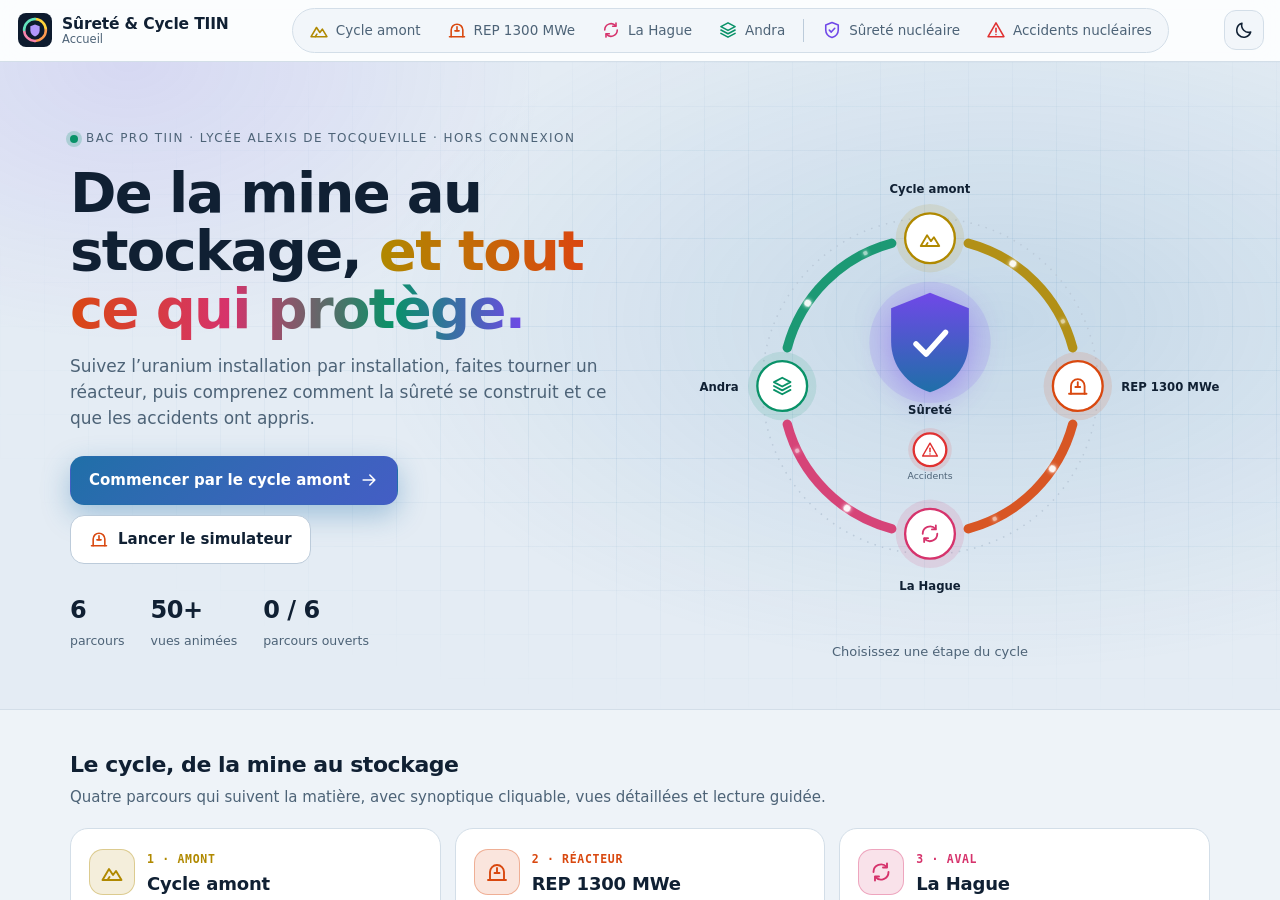
==== commit b4a70009: "Mention d'auteur et de droits : conception originale Xavier Le Pallabre, assistance IA, © 2026 Co-Au" ====
--- a/index.html
+++ b/index.html
@@ -150,6 +150,7 @@
 .flow span{font:13px var(--mono);color:var(--text)}
 .foot-note{padding-block:26px 40px;color:var(--faint);font-size:12.5px}
 .foot-note p{margin:4px 0;max-width:90ch}
+.foot-note .credit{margin-top:12px;line-height:1.5}
 kbd{font:11px var(--mono);border:1px solid var(--border2);border-bottom-width:2px;border-radius:5px;padding:0 5px;color:var(--muted)}
 
 /* ---------- Barre d’onglets mobile ---------- */
@@ -286,6 +287,7 @@
    </section>
    <div class="foot-note">
     <p>Schémas fonctionnels et valeurs d’ordre de grandeur, sans valeur d’exploitation. Les exercices sont fictifs et ne remplacent aucune procédure d’installation.</p>
+    <p class="credit">Conception originale : Xavier Le Pallabre<br>Ressource pédagogique développée à titre personnel, avec l’assistance d’outils d’intelligence artificielle.<br>© 2026 Xavier Le Pallabre — Attribution de l’auteur original à conserver lors des réutilisations et adaptations, conformément à la licence applicable.</p>
     <p>Raccourcis clavier : <kbd>Alt</kbd>+<kbd>1</kbd> à <kbd>6</kbd> pour changer de parcours, <kbd>Alt</kbd>+<kbd>0</kbd> pour revenir à l’accueil.</p>
    </div>
   </div>
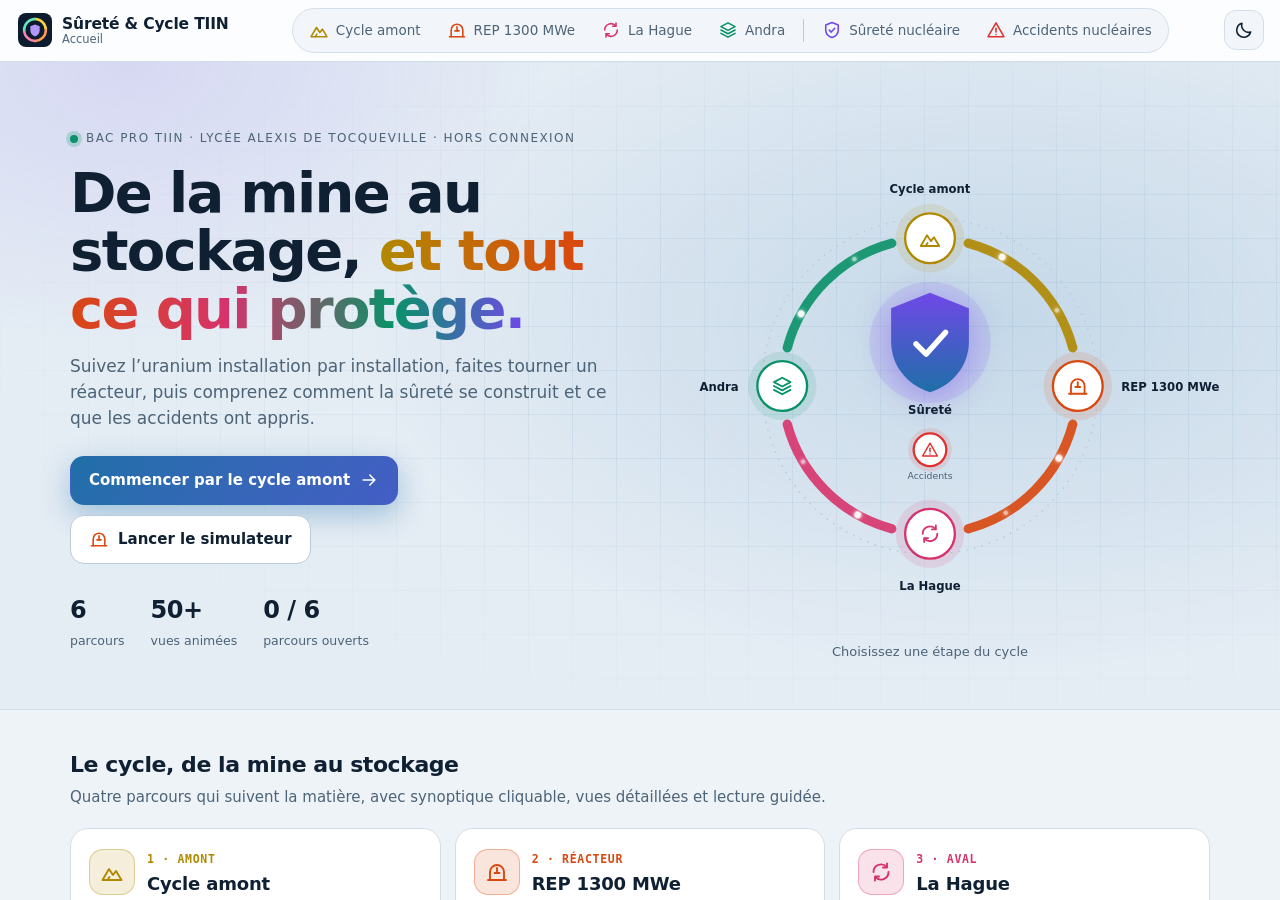
==== commit 4222285e: "Licence CC BY-NC-SA 4.0 : fichier LICENSE, lien dans l'application, section Licence du README avec l" ====
--- a/index.html
+++ b/index.html
@@ -287,7 +287,7 @@
    </section>
    <div class="foot-note">
     <p>Schémas fonctionnels et valeurs d’ordre de grandeur, sans valeur d’exploitation. Les exercices sont fictifs et ne remplacent aucune procédure d’installation.</p>
-    <p class="credit">Conception originale : Xavier Le Pallabre<br>Ressource pédagogique développée à titre personnel, avec l’assistance d’outils d’intelligence artificielle.<br>© 2026 Xavier Le Pallabre — Attribution de l’auteur original à conserver lors des réutilisations et adaptations, conformément à la licence applicable.</p>
+    <p class="credit">Conception originale : Xavier Le Pallabre<br>Ressource pédagogique développée à titre personnel, avec l’assistance d’outils d’intelligence artificielle.<br>© 2026 Xavier Le Pallabre — Attribution de l’auteur original à conserver lors des réutilisations et adaptations, conformément à la licence applicable. Licence <a href="https://creativecommons.org/licenses/by-nc-sa/4.0/deed.fr" rel="license noopener" target="_blank">CC BY-NC-SA 4.0</a>.</p>
     <p>Raccourcis clavier : <kbd>Alt</kbd>+<kbd>1</kbd> à <kbd>6</kbd> pour changer de parcours, <kbd>Alt</kbd>+<kbd>0</kbd> pour revenir à l’accueil.</p>
    </div>
   </div>
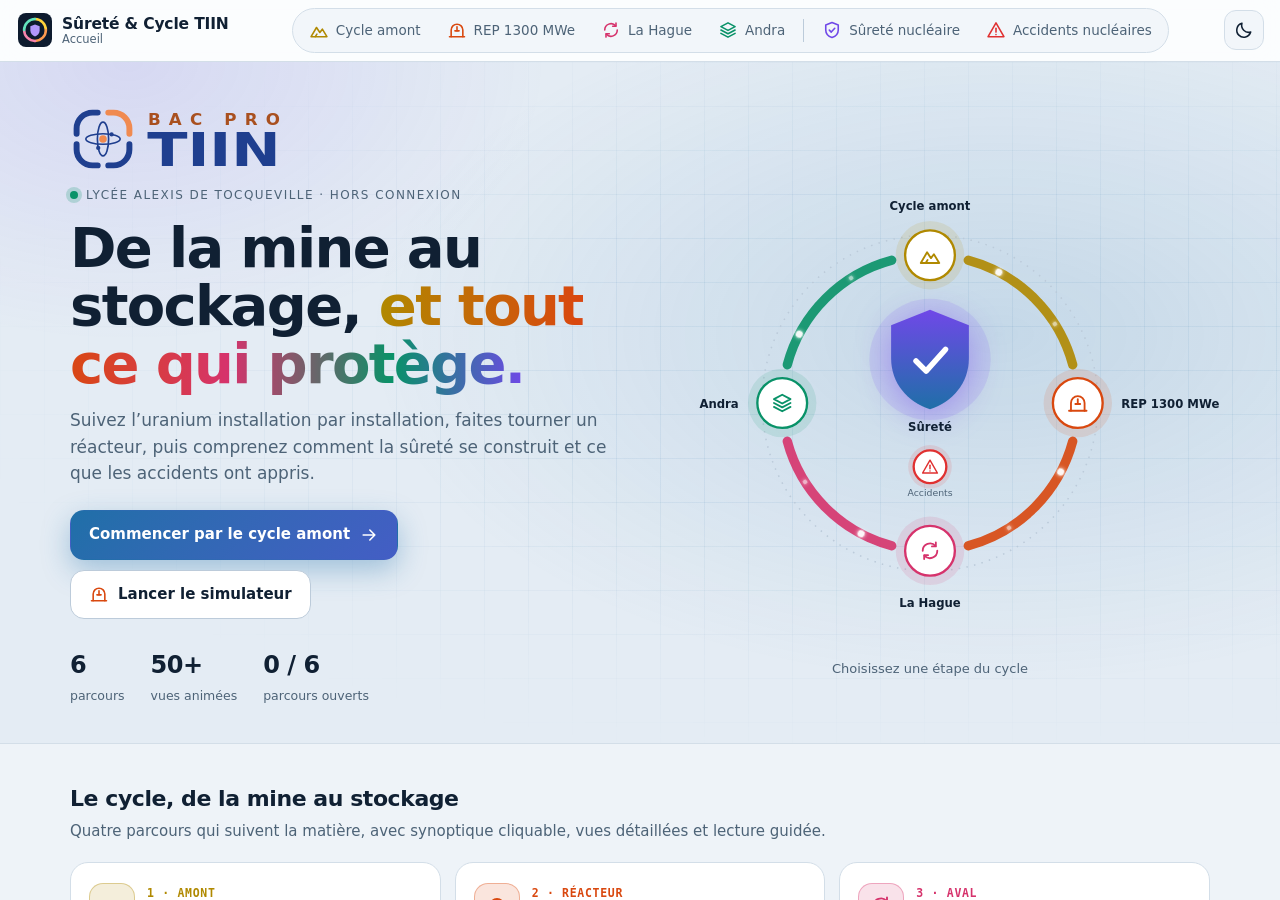
==== commit c01f72c9: "Accueil : logo Bac Pro TIIN (variante D, l'atome dans le sas) Logo redessiné en SVG (icône, version " ====
--- a/index.html
+++ b/index.html
@@ -151,6 +151,22 @@
 .foot-note{padding-block:26px 40px;color:var(--faint);font-size:12.5px}
 .foot-note p{margin:4px 0;max-width:90ch}
 .foot-note .credit{margin-top:12px;line-height:1.5}
+/* Logo Bac Pro TIIN (variante D, l’atome dans le sas) */
+:root{--tiin-blue:#1F3F8F;--tiin-orange:#F08A50;--tiin-brown:#A9501F}
+@media (prefers-color-scheme: dark){:root:not([data-theme="light"]){--tiin-blue:#ffffff;--tiin-brown:#F08A50}}
+:root[data-theme="dark"]{--tiin-blue:#ffffff;--tiin-brown:#F08A50}
+.tiin-lock{display:inline-flex;align-items:center;gap:12px;line-height:1}
+.tiin-ico{width:52px;height:52px;flex:none}
+.tiin-word{height:46px;width:auto;flex:none;overflow:visible}
+.tiin-word .bp{font:800 14px/1 var(--font);letter-spacing:.32em;color:var(--tiin-brown)}
+.tiin-word .tn{font:900 30px/.9 "Arial Black","Segoe UI Black",var(--font);letter-spacing:.06em;color:var(--tiin-blue)}
+.hero-id{display:flex;flex-direction:column;align-items:flex-start;gap:14px}
+
+.tiin-lock.lg .tiin-ico{width:66px;height:66px}.tiin-lock.lg .tiin-word{height:58px}
+.foot-id{display:flex;align-items:center;gap:20px;flex-wrap:wrap;border-top:1px solid var(--border);padding-top:20px;margin-bottom:10px}
+.foot-id p{margin:0;color:var(--muted);font-size:13px;max-width:52ch}
+@media(max-width:560px){.tiin-lock.lg .tiin-ico{width:54px;height:54px}.tiin-lock.lg .tiin-word{height:48px}}
+
 kbd{font:11px var(--mono);border:1px solid var(--border2);border-bottom-width:2px;border-radius:5px;padding:0 5px;color:var(--muted)}
 
 /* ---------- Barre d’onglets mobile ---------- */
@@ -222,7 +238,12 @@
   <div class="hero">
    <div class="wrap">
     <div>
-     <span class="kicker"><i></i>Bac Pro TIIN · Lycée Alexis de Tocqueville · hors connexion</span>
+     <div class="hero-id"><span class="tiin-lock lg" role="img" aria-label="Bac Pro TIIN"><svg class="tiin-ico" viewBox="0 0 200 200" aria-hidden="true"><g fill="none" stroke-width="18" stroke-linecap="round">
+<path d="M20 84V68A48 48 0 0 1 68 20H84" stroke="var(--tiin-blue)"/>
+<path d="M116 20H132A48 48 0 0 1 180 68V84" stroke="var(--tiin-orange)"/>
+<path d="M180 116V132A48 48 0 0 1 132 180H116" stroke="var(--tiin-blue)"/>
+<path d="M84 180H68A48 48 0 0 1 20 132V116" stroke="var(--tiin-blue)"/></g><g fill="none" stroke="var(--tiin-blue)" stroke-width="5"><ellipse cx="100" cy="100" rx="52" ry="16"/><ellipse cx="100" cy="100" rx="17" ry="51"/></g>
+<circle cx="100" cy="100" r="11.5" fill="var(--tiin-orange)"/><circle cx="126" cy="86" r="6.5" fill="var(--tiin-blue)"/><circle cx="85.5" cy="127" r="6.5" fill="var(--tiin-blue)"/></svg><svg class="tiin-word" viewBox="0 0 150 66" aria-hidden="true"><text x="0" y="17" textLength="150" lengthAdjust="spacing" style="font:800 19px var(--font);fill:var(--tiin-brown)">BAC PRO</text><text x="-1" y="64" textLength="152" lengthAdjust="spacingAndGlyphs" style="font:900 52px 'Arial Black','Segoe UI Black',var(--font);fill:var(--tiin-blue)">TIIN</text></svg></span><span class="kicker"><i></i>Lycée Alexis de Tocqueville · hors connexion</span></div>
      <h1>De la mine au stockage, <em>et tout ce qui protège.</em></h1>
      <p class="lead">Suivez l’uranium installation par installation, faites tourner un réacteur, puis comprenez comment la sûreté se construit et ce que les accidents ont appris.</p>
      <div class="cta">
@@ -286,6 +307,12 @@
     </div>
    </section>
    <div class="foot-note">
+    <div class="foot-id"><span class="tiin-lock " role="img" aria-label="Bac Pro TIIN"><svg class="tiin-ico" viewBox="0 0 200 200" aria-hidden="true"><g fill="none" stroke-width="18" stroke-linecap="round">
+<path d="M20 84V68A48 48 0 0 1 68 20H84" stroke="var(--tiin-blue)"/>
+<path d="M116 20H132A48 48 0 0 1 180 68V84" stroke="var(--tiin-orange)"/>
+<path d="M180 116V132A48 48 0 0 1 132 180H116" stroke="var(--tiin-blue)"/>
+<path d="M84 180H68A48 48 0 0 1 20 132V116" stroke="var(--tiin-blue)"/></g><g fill="none" stroke="var(--tiin-blue)" stroke-width="5"><ellipse cx="100" cy="100" rx="52" ry="16"/><ellipse cx="100" cy="100" rx="17" ry="51"/></g>
+<circle cx="100" cy="100" r="11.5" fill="var(--tiin-orange)"/><circle cx="126" cy="86" r="6.5" fill="var(--tiin-blue)"/><circle cx="85.5" cy="127" r="6.5" fill="var(--tiin-blue)"/></svg><svg class="tiin-word" viewBox="0 0 150 66" aria-hidden="true"><text x="0" y="17" textLength="150" lengthAdjust="spacing" style="font:800 19px var(--font);fill:var(--tiin-brown)">BAC PRO</text><text x="-1" y="64" textLength="152" lengthAdjust="spacingAndGlyphs" style="font:900 52px 'Arial Black','Segoe UI Black',var(--font);fill:var(--tiin-blue)">TIIN</text></svg></span><p>Techniques d’interventions sur installations nucléaires · Lycée Alexis de Tocqueville, Cherbourg-en-Cotentin.</p></div>
     <p>Schémas fonctionnels et valeurs d’ordre de grandeur, sans valeur d’exploitation. Les exercices sont fictifs et ne remplacent aucune procédure d’installation.</p>
     <p class="credit">Conception originale : Xavier Le Pallabre<br>Ressource pédagogique développée à titre personnel, avec l’assistance d’outils d’intelligence artificielle.<br>© 2026 Xavier Le Pallabre — Attribution de l’auteur original à conserver lors des réutilisations et adaptations, conformément à la licence applicable. Licence <a href="https://creativecommons.org/licenses/by-nc-sa/4.0/deed.fr" rel="license noopener" target="_blank">CC BY-NC-SA 4.0</a>.</p>
     <p>Raccourcis clavier : <kbd>Alt</kbd>+<kbd>1</kbd> à <kbd>6</kbd> pour changer de parcours, <kbd>Alt</kbd>+<kbd>0</kbd> pour revenir à l’accueil.</p>
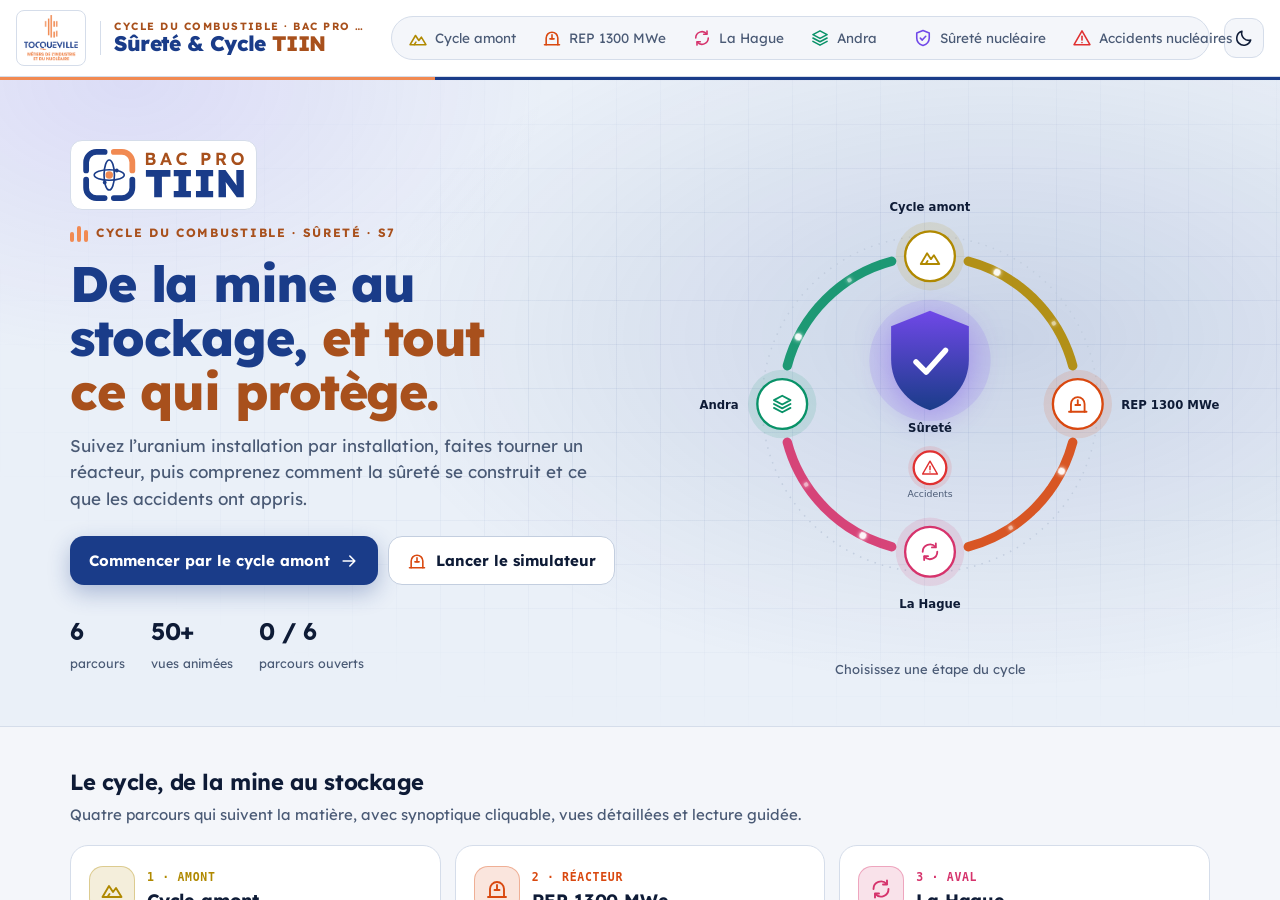
==== commit 1694b29a: "Charte commune des applications TIIN - Police Lexend, couleurs et fonds de Nucléa, Élec et du Portai" ====
--- a/index.html
+++ b/index.html
@@ -2,7 +2,9 @@
 <title>Sûreté &amp; Cycle TIIN</title>
 <meta name="description" content="Parcours interactifs Bac Pro TIIN : cycle du combustible, sûreté nucléaire et accidents. Fonctionne hors connexion.">
 <link rel="manifest" href="manifest.json">
-<meta name="theme-color" content="#0d1b2e">
+<meta name="theme-color" content="#FFFFFF" media="(prefers-color-scheme: light)">
+<meta name="theme-color" content="#12204A" media="(prefers-color-scheme: dark)">
+<link rel="stylesheet" href="fonts/lexend.css">
 <link rel="icon" href="icons/icon.svg" type="image/svg+xml">
 <link rel="apple-touch-icon" href="icons/apple-touch-icon.png">
 <meta name="apple-mobile-web-app-capable" content="yes">
@@ -22,22 +24,25 @@
 /* Coquille d’application : barre unique en haut, barre d’onglets en bas sur mobile, accueil en orbite.
    Mêmes jetons que les parcours (marine, bleu acier) pour une continuité visuelle. */
 :root{color-scheme:dark;
- --bg:#070e17;--bg2:#0b1522;--panel:#0f1a28;--panel2:#152335;--glass:rgba(13,24,38,.72);--border:#22364b;--border2:#2d4660;
- --text:#e8f0f7;--muted:#93a8bb;--faint:#5f758a;--accent:#5cb3e6;--accent2:#8fd3ff;--btn:#122033;--btn-active:#1d4766;
+ --bg:#0A1430;--bg2:#0E1A3C;--panel:#12204A;--panel2:#1A2C5C;--glass:rgba(18,32,74,.86);--border:#2B3F72;--border2:#35508A;
+ --text:#EEF2FA;--muted:#A9B6D3;--faint:#7D8CB0;--accent:#9DB8F5;--accent2:#9DB8F5;--btn:#1A2C5C;--btn-active:#24396F;
+ --brand:#1A3C89;--brand-text:#9DB8F5;--primary:#2E5BC4;--orange:#F18A52;--orange-text:#F6A06E;--surface:#12204A;
  --c-amont:#ffd43b;--c-rep:#ff9b4f;--c-hague:#f783ac;--c-andra:#63e6be;--c-surete:#b197fc;--c-acc:#ff6b6b;--ok:#63e6be;
- --shadow:0 18px 50px rgba(0,0,0,.45);--grid:rgba(143,211,255,.06);
- --font:system-ui,-apple-system,"Segoe UI",Roboto,Arial,sans-serif;--mono:ui-monospace,"Cascadia Mono",Consolas,monospace;
+ --shadow:0 18px 50px rgba(0,0,0,.45);--grid:rgba(157,184,245,.06);
+ --font:Lexend,system-ui,-apple-system,"Segoe UI",sans-serif;--schema-font:system-ui,-apple-system,"Segoe UI",Roboto,Arial,sans-serif;--mono:ui-monospace,"Cascadia Mono",Consolas,monospace;
  --bar-h:60px;--tab-h:64px}
 @media (prefers-color-scheme: light){:root:not([data-theme="dark"]){color-scheme:light;
- --bg:#eef3f8;--bg2:#e4ecf4;--panel:#ffffff;--panel2:#f3f7fb;--glass:rgba(255,255,255,.78);--border:#d3dee8;--border2:#bccbda;
- --text:#102033;--muted:#4d6377;--faint:#7d91a4;--accent:#1f6fa8;--accent2:#1f6fa8;--btn:#f2f6fa;--btn-active:#d8e9f6;
+ --bg:#F4F6FA;--bg2:#EAF0F8;--panel:#FFFFFF;--panel2:#EAF0F8;--glass:rgba(255,255,255,.92);--border:#D5DDEA;--border2:#C3CEDF;
+ --text:#0E1B36;--muted:#4A5A75;--faint:#6B7A93;--accent:#1A3C89;--accent2:#1A3C89;--btn:#F4F6FA;--btn-active:#DCE5F3;
+ --brand:#1A3C89;--brand-text:#1A3C89;--primary:#1A3C89;--orange:#F18A52;--orange-text:#A8501C;--surface:#FFFFFF;
  --c-amont:#b08900;--c-rep:#d9480f;--c-hague:#d6336c;--c-andra:#099268;--c-surete:#7048e8;--c-acc:#e03131;--ok:#099268;
- --shadow:0 18px 50px rgba(16,32,51,.14);--grid:rgba(31,111,168,.07)}}
+ --shadow:0 1px 2px #0E1B360D,0 6px 24px #0E1B360F;--grid:rgba(26,60,137,.06)}}
 :root[data-theme="light"]{color-scheme:light;
- --bg:#eef3f8;--bg2:#e4ecf4;--panel:#ffffff;--panel2:#f3f7fb;--glass:rgba(255,255,255,.78);--border:#d3dee8;--border2:#bccbda;
- --text:#102033;--muted:#4d6377;--faint:#7d91a4;--accent:#1f6fa8;--accent2:#1f6fa8;--btn:#f2f6fa;--btn-active:#d8e9f6;
+ --bg:#F4F6FA;--bg2:#EAF0F8;--panel:#FFFFFF;--panel2:#EAF0F8;--glass:rgba(255,255,255,.92);--border:#D5DDEA;--border2:#C3CEDF;
+ --text:#0E1B36;--muted:#4A5A75;--faint:#6B7A93;--accent:#1A3C89;--accent2:#1A3C89;--btn:#F4F6FA;--btn-active:#DCE5F3;
+ --brand:#1A3C89;--brand-text:#1A3C89;--primary:#1A3C89;--orange:#F18A52;--orange-text:#A8501C;--surface:#FFFFFF;
  --c-amont:#b08900;--c-rep:#d9480f;--c-hague:#d6336c;--c-andra:#099268;--c-surete:#7048e8;--c-acc:#e03131;--ok:#099268;
- --shadow:0 18px 50px rgba(16,32,51,.14);--grid:rgba(31,111,168,.07)}
+ --shadow:0 1px 2px #0E1B360D,0 6px 24px #0E1B360F;--grid:rgba(26,60,137,.06)}
 *{box-sizing:border-box}
 html,body{height:100%}
 body{margin:0;background:var(--bg);color:var(--text);font:15px/1.55 var(--font);display:flex;flex-direction:column;overflow:hidden;-webkit-font-smoothing:antialiased}
@@ -48,16 +53,26 @@
 svg.i{width:20px;height:20px;flex:none;fill:none;stroke:currentColor;stroke-width:1.9;stroke-linecap:round;stroke-linejoin:round}
 
 /* ---------- Barre d’application ---------- */
-body::before{content:"";position:fixed;inset:0 0 auto;height:env(safe-area-inset-top,0px);background:var(--glass);z-index:30}
+body::before{content:"";position:fixed;inset:0 0 auto;height:env(safe-area-inset-top,0px);background:var(--surface);z-index:30}
 .appbar{position:relative;z-index:20;display:flex;align-items:center;gap:14px;min-height:var(--bar-h);
  padding-block:8px;padding-left:max(16px,env(safe-area-inset-left,0px));padding-right:max(16px,env(safe-area-inset-right,0px));
- background:var(--glass);backdrop-filter:blur(14px) saturate(1.3);-webkit-backdrop-filter:blur(14px) saturate(1.3);border-bottom:1px solid var(--border)}
-.brand{display:flex;align-items:center;gap:10px;background:none;border:0;padding:4px 8px 4px 2px;border-radius:12px;white-space:nowrap;min-width:0}
-.brand svg{width:34px;height:34px;flex:none}
-.brand .bt{display:flex;flex-direction:column;line-height:1.1;text-align:left;min-width:0}
-.brand .bt b{font-size:15.5px;letter-spacing:-.01em}
-.brand .bt small{font-size:11.5px;color:var(--muted);overflow:hidden;text-overflow:ellipsis}
-.brand:hover{background:var(--btn)}
+ background:var(--surface);border-bottom:1px solid var(--border)}
+.brand{display:flex;align-items:center;gap:14px;background:none;border:0;padding:2px 6px 2px 0;border-radius:12px;white-space:nowrap;min-width:0;text-align:left}
+.school-logo{display:block;background:#fff;border-radius:8px;padding:4px 7px;flex-shrink:0;border:1px solid var(--border);line-height:0}
+.school-logo img{height:46px;width:auto;display:block}
+.brand-sep{width:1px;height:34px;background:var(--border)}
+.brand-text{display:flex;flex-direction:column;min-width:0;line-height:1.1;overflow:hidden}
+.brand-text .eyebrow{font-size:10.5px;font-weight:700;letter-spacing:.14em;text-transform:uppercase;color:var(--orange-text);white-space:nowrap;overflow:hidden;text-overflow:ellipsis}
+.brand-text strong{font-size:21px;font-weight:800;letter-spacing:-.03em;color:var(--brand-text);white-space:nowrap}
+.brand-text strong span{color:var(--orange-text)}
+.brand:hover strong{text-decoration:underline;text-decoration-thickness:2px;text-underline-offset:4px}
+.sr-only{position:absolute!important;width:1px;height:1px;overflow:hidden;clip:rect(0 0 0 0);white-space:nowrap}
+.bar-accent{position:relative;z-index:20;height:3px;background:linear-gradient(90deg,var(--orange) 0 34%,var(--brand) 34% 100%)}
+@media(max-width:1180px){.brand-sep,.brand-text .eyebrow{display:none}}
+@media(max-width:900px){.brand-sep,.brand-text .eyebrow{display:block}.brand-sep{height:28px}}
+@media(max-width:560px){.school-logo img{height:36px}.school-logo{padding:3px 5px}.brand{gap:10px}.brand-text strong{font-size:18px}.brand-text .eyebrow{font-size:8.5px;letter-spacing:.06em}}
+@media(max-width:430px){.brand-sep{display:none}.brand-text strong{font-size:16.5px;letter-spacing:-.035em}}
+@media(max-width:350px){.brand-text .eyebrow{display:none}}
 .switch{position:relative;display:flex;gap:2px;padding:4px;border-radius:999px;background:var(--btn);border:1px solid var(--border);margin:0 auto;min-width:0}
 .switch .ind{position:absolute;top:4px;left:0;height:calc(100% - 8px);border-radius:999px;background:var(--panel);box-shadow:0 2px 10px rgba(0,0,0,.18),inset 0 0 0 1px var(--border2);transition:transform .35s cubic-bezier(.3,.7,.2,1),width .35s cubic-bezier(.3,.7,.2,1),opacity .2s;opacity:0}
 .switch button{position:relative;z-index:1;display:flex;align-items:center;gap:7px;border:0;background:none;border-radius:999px;padding:7px 12px;font-size:13.5px;color:var(--muted);white-space:nowrap;transition:color .2s}
@@ -86,15 +101,15 @@
  background:radial-gradient(900px 500px at 78% 40%,color-mix(in srgb,var(--accent) 16%,transparent),transparent 70%),radial-gradient(600px 400px at 10% 0%,color-mix(in srgb,var(--c-surete) 12%,transparent),transparent 70%),var(--bg2)}
 .hero::before{content:"";position:absolute;inset:0;background-image:linear-gradient(var(--grid) 1px,transparent 1px),linear-gradient(90deg,var(--grid) 1px,transparent 1px);background-size:44px 44px;mask-image:radial-gradient(ellipse at 70% 45%,#000 30%,transparent 75%);-webkit-mask-image:radial-gradient(ellipse at 70% 45%,#000 30%,transparent 75%);pointer-events:none}
 .hero .wrap{position:relative;display:grid;grid-template-columns:minmax(0,1fr) minmax(0,560px);gap:28px;align-items:center;padding-block:44px 36px}
-.kicker{display:inline-flex;align-items:center;gap:8px;font-size:12px;letter-spacing:.12em;text-transform:uppercase;color:var(--muted)}
-.kicker i{width:8px;height:8px;border-radius:50%;background:var(--ok);box-shadow:0 0 0 4px color-mix(in srgb,var(--ok) 22%,transparent)}
-h1{font-size:clamp(32px,4.6vw,56px);line-height:1.04;letter-spacing:-.03em;margin:14px 0 14px;text-wrap:balance;font-weight:800}
-h1 em{font-style:normal;background:linear-gradient(90deg,var(--c-amont),var(--c-rep) 30%,var(--c-hague) 55%,var(--c-andra) 80%,var(--c-surete));-webkit-background-clip:text;background-clip:text;color:transparent}
+.kicker{display:inline-flex;align-items:center;gap:8px;font-size:12px;font-weight:700;letter-spacing:.14em;text-transform:uppercase;color:var(--orange-text)}
+h1{font-size:clamp(30px,4.2vw,50px);line-height:1.08;letter-spacing:-.03em;margin:14px 0 14px;text-wrap:balance;font-weight:800;color:var(--brand-text)}
+h1 em{font-style:normal;color:var(--orange-text)}
 .lead{font-size:17px;color:var(--muted);max-width:52ch;margin:0}
 .cta{display:flex;gap:10px;flex-wrap:wrap;margin-top:24px}
 .btn{display:inline-flex;align-items:center;gap:9px;border-radius:14px;padding:12px 18px;font-weight:650;font-size:15px;border:1px solid var(--border2);background:var(--panel);color:var(--text);text-decoration:none;transition:transform .15s,border-color .2s,box-shadow .2s}
 .btn:hover{transform:translateY(-1px);border-color:var(--accent)}
-.btn.primary{background:linear-gradient(135deg,var(--accent),color-mix(in srgb,var(--accent) 55%,var(--c-surete)));border-color:transparent;color:#fff;box-shadow:0 10px 28px color-mix(in srgb,var(--accent) 35%,transparent)}
+.btn.primary{background:var(--primary);border-color:transparent;color:#fff;box-shadow:0 8px 22px color-mix(in srgb,var(--primary) 30%,transparent)}
+.btn.primary:hover{border-color:transparent;filter:brightness(1.08)}
 .btn small{font-weight:500;opacity:.85}
 .stats{display:flex;gap:26px;flex-wrap:wrap;margin-top:28px}
 .stat b{display:block;font-size:24px;letter-spacing:-.02em;font-variant-numeric:tabular-nums}
@@ -110,8 +125,8 @@
 .st .halo{fill:var(--c);opacity:.12;transition:opacity .25s,transform .25s;transform-box:fill-box;transform-origin:center}
 .st .disc{fill:var(--panel);stroke:var(--c);stroke-width:3;transition:transform .25s;transform-box:fill-box;transform-origin:center}
 .st .ico{color:var(--c);fill:none;stroke:currentColor;stroke-width:1.9;stroke-linecap:round;stroke-linejoin:round;pointer-events:none}
-.st text{fill:var(--text);font:700 15px var(--font);pointer-events:none}
-.st text.s{fill:var(--muted);font:500 12px var(--font)}
+.st text{fill:var(--text);font:700 15px var(--schema-font);pointer-events:none}
+.st text.s{fill:var(--muted);font:500 12px var(--schema-font)}
 .st:hover .halo,.st:focus-visible .halo,.st.hot .halo{opacity:.3;transform:scale(1.25)}
 .st:hover .disc,.st:focus-visible .disc{transform:scale(1.07)}
 .st .seen{fill:var(--ok);stroke:var(--panel);stroke-width:3}
@@ -151,21 +166,19 @@
 .foot-note{padding-block:26px 40px;color:var(--faint);font-size:12.5px}
 .foot-note p{margin:4px 0;max-width:90ch}
 .foot-note .credit{margin-top:12px;line-height:1.5}
-/* Logo Bac Pro TIIN (variante D, l’atome dans le sas) */
-:root{--tiin-blue:#1F3F8F;--tiin-orange:#F08A50;--tiin-brown:#A9501F}
-@media (prefers-color-scheme: dark){:root:not([data-theme="light"]){--tiin-blue:#ffffff;--tiin-brown:#F08A50}}
-:root[data-theme="dark"]{--tiin-blue:#ffffff;--tiin-brown:#F08A50}
-.tiin-lock{display:inline-flex;align-items:center;gap:12px;line-height:1}
-.tiin-ico{width:52px;height:52px;flex:none}
-.tiin-word{height:46px;width:auto;flex:none;overflow:visible}
-.tiin-word .bp{font:800 14px/1 var(--font);letter-spacing:.32em;color:var(--tiin-brown)}
-.tiin-word .tn{font:900 30px/.9 "Arial Black","Segoe UI Black",var(--font);letter-spacing:.06em;color:var(--tiin-blue)}
+/* Logos : fichiers officiels sur plaque blanche, comme dans Nucléa */
+.logo-plate{display:inline-grid;place-items:center;background:#fff;border:1px solid var(--border);border-radius:12px;padding:8px 12px;line-height:0}
+.logo-plate img{display:block;height:44px;width:auto}
+.hero-logo img{height:52px}
 .hero-id{display:flex;flex-direction:column;align-items:flex-start;gap:14px}
-
-.tiin-lock.lg .tiin-ico{width:66px;height:66px}.tiin-lock.lg .tiin-word{height:58px}
+.bars{display:inline-flex;align-items:flex-end;gap:3px;height:16px}
+.bars i{display:block;width:4px;border-radius:2px;background:var(--orange)}
+.bars i:nth-child(1){height:10px}.bars i:nth-child(2){height:16px}.bars i:nth-child(3){height:12px}
+.tiin-logos{display:flex;gap:10px;flex-wrap:wrap}
+.tiin-logos .logo-plate img{height:48px}
 .foot-id{display:flex;align-items:center;gap:20px;flex-wrap:wrap;border-top:1px solid var(--border);padding-top:20px;margin-bottom:10px}
 .foot-id p{margin:0;color:var(--muted);font-size:13px;max-width:52ch}
-@media(max-width:560px){.tiin-lock.lg .tiin-ico{width:54px;height:54px}.tiin-lock.lg .tiin-word{height:48px}}
+@media(max-width:560px){.hero-logo img{height:44px}.tiin-logos .logo-plate img{height:40px}}
 
 kbd{font:11px var(--mono);border:1px solid var(--border2);border-bottom-width:2px;border-radius:5px;padding:0 5px;color:var(--muted)}
 
@@ -197,7 +210,7 @@
 
 /* Mise à jour */
 .updbar{position:fixed;left:50%;transform:translateX(-50%);bottom:calc(16px + env(safe-area-inset-bottom,0px) + var(--tabpad,0px));z-index:40;display:flex;align-items:center;gap:12px;flex-wrap:wrap;max-width:calc(100% - 32px);background:var(--panel);color:var(--text);border:1px solid var(--accent);border-radius:14px;padding:10px 14px;box-shadow:var(--shadow);font-size:13.5px}
-.updbar button{font-weight:650;border:0;background:var(--accent);color:#fff;border-radius:999px;padding:7px 14px}
+.updbar button{font-weight:650;border:0;background:var(--primary);color:#fff;border-radius:999px;padding:7px 14px}
 @media(max-width:900px){.updbar{--tabpad:var(--tab-h)}}
 </style>
 </head><body>
@@ -221,8 +234,9 @@
 
 <header class="appbar">
  <button class="brand" id="homeBtn" type="button" aria-label="Accueil Sûreté et Cycle TIIN">
-  <svg viewBox="0 0 512 512" aria-hidden="true"><rect width="512" height="512" rx="120" fill="#0d1b2e"/><g fill="none" stroke-width="38" stroke-linecap="round"><path d="M256 92A164 164 0 0 1 420 256" stroke="#ffd43b"/><path d="M420 256A164 164 0 0 1 256 420" stroke="#ff9b4f"/><path d="M256 420A164 164 0 0 1 92 256" stroke="#f783ac"/><path d="M92 256A164 164 0 0 1 256 92" stroke="#63e6be"/></g><path d="M256 172 326 198v64c0 44-30 74-70 90-40-16-70-46-70-90v-64z" fill="#b197fc"/></svg>
-  <span class="bt"><b>Sûreté &amp; Cycle TIIN</b><small id="where">Accueil</small></span>
+  <span class="school-logo"><img src="icons/logo-tocqueville.png" alt="Lycée Tocqueville — Métiers de l’industrie et du nucléaire" width="541" height="465"></span>
+  <span class="brand-sep" aria-hidden="true"></span>
+  <span class="brand-text"><span class="eyebrow">Cycle du combustible · Bac Pro TIIN</span><strong>Sûreté &amp; Cycle <span>TIIN</span></strong><small class="sr-only" id="where">Accueil</small></span>
  </button>
  <nav class="switch" id="switch" aria-label="Parcours"><span class="ind" id="ind"></span></nav>
  <div class="actions">
@@ -231,6 +245,7 @@
   <a class="ib" id="openBtn" href="#" target="_blank" rel="noopener" aria-label="Ouvrir ce parcours dans un onglet" title="Ouvrir dans un onglet" hidden><svg class="i"><use href="#i-open"/></svg></a>
  </div>
 </header>
+<div class="bar-accent" aria-hidden="true"></div>
 
 <main id="main">
  <div class="loader" id="loader"><span></span></div>
@@ -238,12 +253,7 @@
   <div class="hero">
    <div class="wrap">
     <div>
-     <div class="hero-id"><span class="tiin-lock lg" role="img" aria-label="Bac Pro TIIN"><svg class="tiin-ico" viewBox="0 0 200 200" aria-hidden="true"><g fill="none" stroke-width="18" stroke-linecap="round">
-<path d="M20 84V68A48 48 0 0 1 68 20H84" stroke="var(--tiin-blue)"/>
-<path d="M116 20H132A48 48 0 0 1 180 68V84" stroke="var(--tiin-orange)"/>
-<path d="M180 116V132A48 48 0 0 1 132 180H116" stroke="var(--tiin-blue)"/>
-<path d="M84 180H68A48 48 0 0 1 20 132V116" stroke="var(--tiin-blue)"/></g><g fill="none" stroke="var(--tiin-blue)" stroke-width="5"><ellipse cx="100" cy="100" rx="52" ry="16"/><ellipse cx="100" cy="100" rx="17" ry="51"/></g>
-<circle cx="100" cy="100" r="11.5" fill="var(--tiin-orange)"/><circle cx="126" cy="86" r="6.5" fill="var(--tiin-blue)"/><circle cx="85.5" cy="127" r="6.5" fill="var(--tiin-blue)"/></svg><svg class="tiin-word" viewBox="0 0 150 66" aria-hidden="true"><text x="0" y="17" textLength="150" lengthAdjust="spacing" style="font:800 19px var(--font);fill:var(--tiin-brown)">BAC PRO</text><text x="-1" y="64" textLength="152" lengthAdjust="spacingAndGlyphs" style="font:900 52px 'Arial Black','Segoe UI Black',var(--font);fill:var(--tiin-blue)">TIIN</text></svg></span><span class="kicker"><i></i>Lycée Alexis de Tocqueville · hors connexion</span></div>
+     <div class="hero-id"><span class="logo-plate hero-logo"><img src="icons/logo-bac-pro-tiin.svg" alt="Bac Pro TIIN — Techniques d’interventions sur installations nucléaires" width="412" height="133"></span><span class="kicker"><span class="bars" aria-hidden="true"><i></i><i></i><i></i></span>Cycle du combustible · Sûreté · S7</span></div>
      <h1>De la mine au stockage, <em>et tout ce qui protège.</em></h1>
      <p class="lead">Suivez l’uranium installation par installation, faites tourner un réacteur, puis comprenez comment la sûreté se construit et ce que les accidents ont appris.</p>
      <div class="cta">
@@ -307,12 +317,7 @@
     </div>
    </section>
    <div class="foot-note">
-    <div class="foot-id"><span class="tiin-lock " role="img" aria-label="Bac Pro TIIN"><svg class="tiin-ico" viewBox="0 0 200 200" aria-hidden="true"><g fill="none" stroke-width="18" stroke-linecap="round">
-<path d="M20 84V68A48 48 0 0 1 68 20H84" stroke="var(--tiin-blue)"/>
-<path d="M116 20H132A48 48 0 0 1 180 68V84" stroke="var(--tiin-orange)"/>
-<path d="M180 116V132A48 48 0 0 1 132 180H116" stroke="var(--tiin-blue)"/>
-<path d="M84 180H68A48 48 0 0 1 20 132V116" stroke="var(--tiin-blue)"/></g><g fill="none" stroke="var(--tiin-blue)" stroke-width="5"><ellipse cx="100" cy="100" rx="52" ry="16"/><ellipse cx="100" cy="100" rx="17" ry="51"/></g>
-<circle cx="100" cy="100" r="11.5" fill="var(--tiin-orange)"/><circle cx="126" cy="86" r="6.5" fill="var(--tiin-blue)"/><circle cx="85.5" cy="127" r="6.5" fill="var(--tiin-blue)"/></svg><svg class="tiin-word" viewBox="0 0 150 66" aria-hidden="true"><text x="0" y="17" textLength="150" lengthAdjust="spacing" style="font:800 19px var(--font);fill:var(--tiin-brown)">BAC PRO</text><text x="-1" y="64" textLength="152" lengthAdjust="spacingAndGlyphs" style="font:900 52px 'Arial Black','Segoe UI Black',var(--font);fill:var(--tiin-blue)">TIIN</text></svg></span><p>Techniques d’interventions sur installations nucléaires · Lycée Alexis de Tocqueville, Cherbourg-en-Cotentin.</p></div>
+    <div class="foot-id"><span class="tiin-logos"><span class="logo-plate"><img src="icons/logo-tocqueville.png" alt="Lycée Alexis de Tocqueville — Métiers de l’industrie et du nucléaire" width="541" height="465"></span><span class="logo-plate"><img src="icons/logo-bac-pro-tiin.svg" alt="Bac Pro TIIN" width="412" height="133"></span></span><p>Techniques d’interventions sur installations nucléaires · Lycée Alexis de Tocqueville, Cherbourg-en-Cotentin.</p></div>
     <p>Schémas fonctionnels et valeurs d’ordre de grandeur, sans valeur d’exploitation. Les exercices sont fictifs et ne remplacent aucune procédure d’installation.</p>
     <p class="credit">Conception originale : Xavier Le Pallabre<br>Ressource pédagogique développée à titre personnel, avec l’assistance d’outils d’intelligence artificielle.<br>© 2026 Xavier Le Pallabre — Attribution de l’auteur original à conserver lors des réutilisations et adaptations, conformément à la licence applicable. Licence <a href="https://creativecommons.org/licenses/by-nc-sa/4.0/deed.fr" rel="license noopener" target="_blank">CC BY-NC-SA 4.0</a>.</p>
     <p>Raccourcis clavier : <kbd>Alt</kbd>+<kbd>1</kbd> à <kbd>6</kbd> pour changer de parcours, <kbd>Alt</kbd>+<kbd>0</kbd> pour revenir à l’accueil.</p>
--- a/fonts/lexend.css
+++ b/fonts/lexend.css
@@ -0,0 +1,35 @@
+@font-face {
+  font-family: 'Lexend';
+  font-style: normal;
+  font-weight: 400;
+  font-display: swap;
+  src: url(./lexend-0.ttf) format('truetype');
+}
+@font-face {
+  font-family: 'Lexend';
+  font-style: normal;
+  font-weight: 500;
+  font-display: swap;
+  src: url(./lexend-1.ttf) format('truetype');
+}
+@font-face {
+  font-family: 'Lexend';
+  font-style: normal;
+  font-weight: 600;
+  font-display: swap;
+  src: url(./lexend-2.ttf) format('truetype');
+}
+@font-face {
+  font-family: 'Lexend';
+  font-style: normal;
+  font-weight: 700;
+  font-display: swap;
+  src: url(./lexend-3.ttf) format('truetype');
+}
+@font-face {
+  font-family: 'Lexend';
+  font-style: normal;
+  font-weight: 800;
+  font-display: swap;
+  src: url(./lexend-4.ttf) format('truetype');
+}
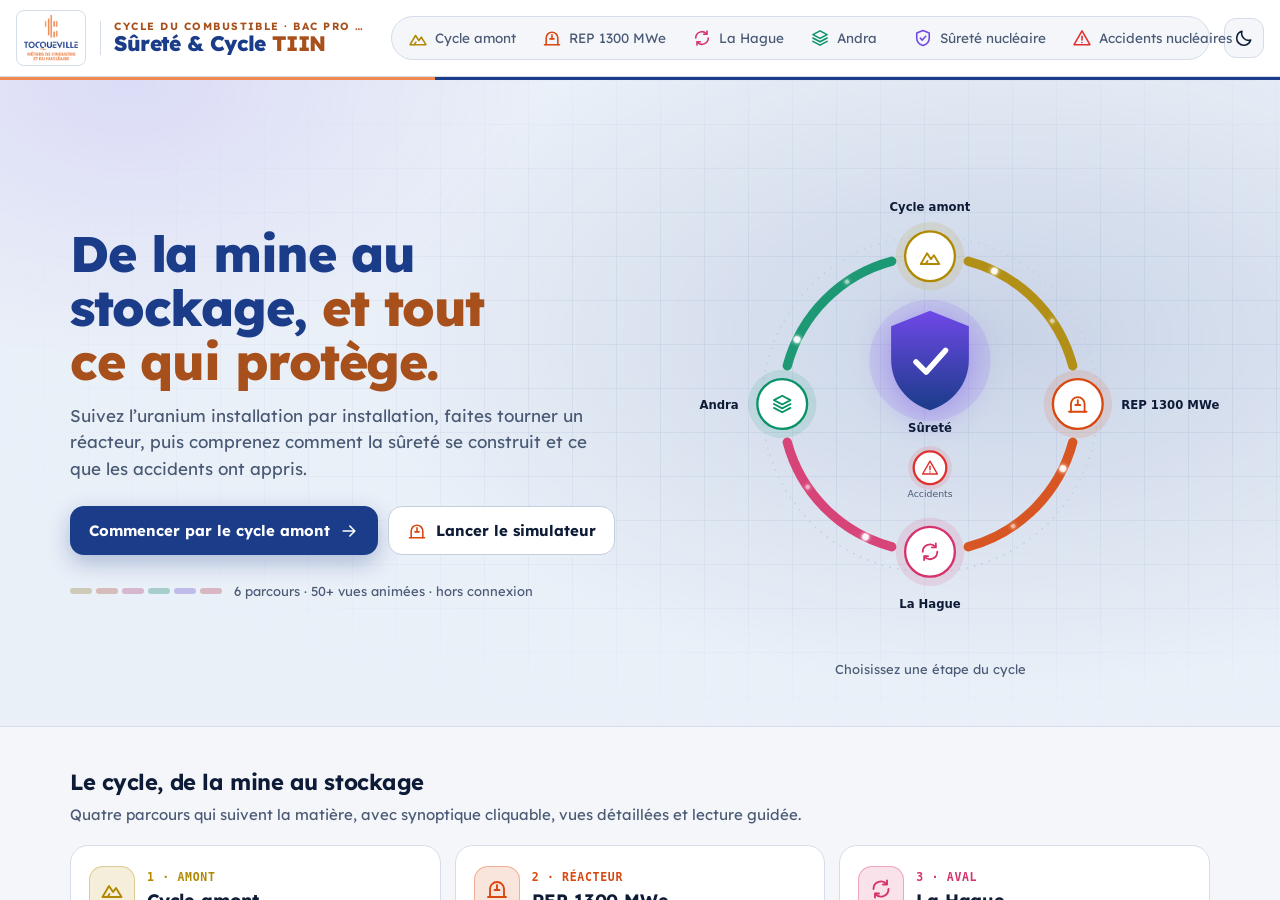
==== commit 0b3b6ea7: "Accueil plus sobre : le cycle en vedette - Retrait de la plaque du logo et du surtitre du haut, qui " ====
--- a/index.html
+++ b/index.html
@@ -111,9 +111,6 @@
 .btn.primary{background:var(--primary);border-color:transparent;color:#fff;box-shadow:0 8px 22px color-mix(in srgb,var(--primary) 30%,transparent)}
 .btn.primary:hover{border-color:transparent;filter:brightness(1.08)}
 .btn small{font-weight:500;opacity:.85}
-.stats{display:flex;gap:26px;flex-wrap:wrap;margin-top:28px}
-.stat b{display:block;font-size:24px;letter-spacing:-.02em;font-variant-numeric:tabular-nums}
-.stat span{font-size:12.5px;color:var(--muted)}
 
 /* Orbite */
 .orbit{position:relative;width:100%;max-width:560px;margin-left:auto;aspect-ratio:1}
@@ -182,6 +179,28 @@
 
 kbd{font:11px var(--mono);border:1px solid var(--border2);border-bottom-width:2px;border-radius:5px;padding:0 5px;color:var(--muted)}
 
+/* ---------- Accueil soigné : un seul message, le cycle en vedette ---------- */
+.lead-m,.sm-only{display:none}
+.progress{display:flex;align-items:center;gap:12px;margin-top:26px;font-size:13px;color:var(--muted)}
+.pbar{display:flex;gap:4px}
+.pbar i{width:22px;height:6px;border-radius:3px;background:color-mix(in srgb,var(--c) 22%,var(--border))}
+.pbar i.on{background:var(--c)}
+@media(max-width:900px){
+ .hero::before{opacity:.5}
+ .hero .wrap{display:flex;flex-direction:column;align-items:stretch;padding-block:22px 22px;gap:0}
+ .hero .wrap>div:first-child{display:contents}
+ .hero h1{order:1;font-size:clamp(25px,7vw,34px);margin:0 0 8px}
+ .hero .lead{display:none}
+ .hero .lead-m{display:block;order:2;margin:0;color:var(--muted);font-size:14.5px}
+ .hero .orbit{order:3;max-width:360px;width:100%;margin:-6px auto -4px}
+ .hero .caption{display:none}
+ .hero .cta{order:4;margin-top:4px}
+ .hero .cta .btn.primary{flex:1 1 100%;justify-content:center;padding:14px 18px}
+ .hero .cta .btn:not(.primary){display:none} /* le simulateur reste à un geste : station REP du cycle */
+ .hero .progress{order:5;margin-top:14px;justify-content:center;flex-wrap:wrap;gap:8px 12px}
+ .lg-only{display:none}.sm-only{display:inline}
+}
+
 /* ---------- Barre d’onglets mobile ---------- */
 .tabbar{display:none}
 @media(max-width:900px){
@@ -201,8 +220,6 @@
 @media(max-width:560px){
  .brand .bt small{display:none}
  .grid{grid-template-columns:1fr}
- .cta .btn{flex:1 1 100%;justify-content:center}
- .stats{gap:18px}
  .lead{font-size:16px}
  .flow{grid-template-columns:1fr}.flow div{border-right:0;border-bottom:1px solid var(--border)}.flow div:last-child{border-bottom:0}
 }
@@ -253,17 +270,16 @@
   <div class="hero">
    <div class="wrap">
     <div>
-     <div class="hero-id"><span class="logo-plate hero-logo"><img src="icons/logo-bac-pro-tiin.svg" alt="Bac Pro TIIN — Techniques d’interventions sur installations nucléaires" width="412" height="133"></span><span class="kicker"><span class="bars" aria-hidden="true"><i></i><i></i><i></i></span>Cycle du combustible · Sûreté · S7</span></div>
-     <h1>De la mine au stockage, <em>et tout ce qui protège.</em></h1>
+          <h1>De la mine au stockage, <em>et tout ce qui protège.</em></h1>
      <p class="lead">Suivez l’uranium installation par installation, faites tourner un réacteur, puis comprenez comment la sûreté se construit et ce que les accidents ont appris.</p>
+     <p class="lead-m">Touchez une étape du cycle pour l’ouvrir.</p>
      <div class="cta">
       <button class="btn primary" type="button" id="ctaGo"><span id="ctaTxt">Commencer par le cycle amont</span><svg class="i"><use href="#i-arrow"/></svg></button>
-      <button class="btn" type="button" data-go="rep"><svg class="i" style="color:var(--c-rep)"><use href="#i-rep"/></svg>Lancer le simulateur</button>
+      <button class="btn" type="button" data-go="rep"><svg class="i" style="color:var(--c-rep)"><use href="#i-rep"/></svg><span class="lg-only">Lancer le simulateur</span><span class="sm-only">Simulateur</span></button>
      </div>
-     <div class="stats">
-      <div class="stat"><b>6</b><span>parcours</span></div>
-      <div class="stat"><b>50+</b><span>vues animées</span></div>
-      <div class="stat"><b id="seenCount">0 / 6</b><span>parcours ouverts</span></div>
+     <div class="progress" aria-live="polite">
+      <div class="pbar" id="pbar" aria-hidden="true"></div>
+      <span id="seenCount">0 parcours ouvert sur 6</span>
      </div>
     </div>
     <div class="orbit" id="orbit">
@@ -376,7 +392,8 @@
 function renderSeen(){
  document.querySelectorAll('[data-seen]').forEach(el=>{const id=el.dataset.seen;el.innerHTML=seen.has(id)?`<span class="badge">${ico('i-check')}Déjà ouvert</span>`:`Ouvrir ${ico('i-arrow')}`;});
  document.querySelectorAll('[data-dot]').forEach(el=>el.toggleAttribute('hidden',!seen.has(el.dataset.dot)));
- $('seenCount').textContent=`${seen.size} / ${PAGES.length}`;
+ $('seenCount').textContent=seen.size?`${seen.size} parcours ouvert${seen.size>1?'s':''} sur ${PAGES.length}`:`${PAGES.length} parcours · 50+ vues animées · hors connexion`;
+ $('pbar').innerHTML=PAGES.map(pg=>`<i style="--c:var(${pg.c})"${seen.has(pg.id)?' class="on"':''}></i>`).join('');
  const last=store.get('sct-last',null),next=PAGES.find(p=>!seen.has(p.id));
  const target=last&&PAGES.find(p=>p.id===last)||null;
  if(!seen.size){$('ctaTxt').textContent='Commencer par le cycle amont';$('ctaGo').dataset.go='amont';}
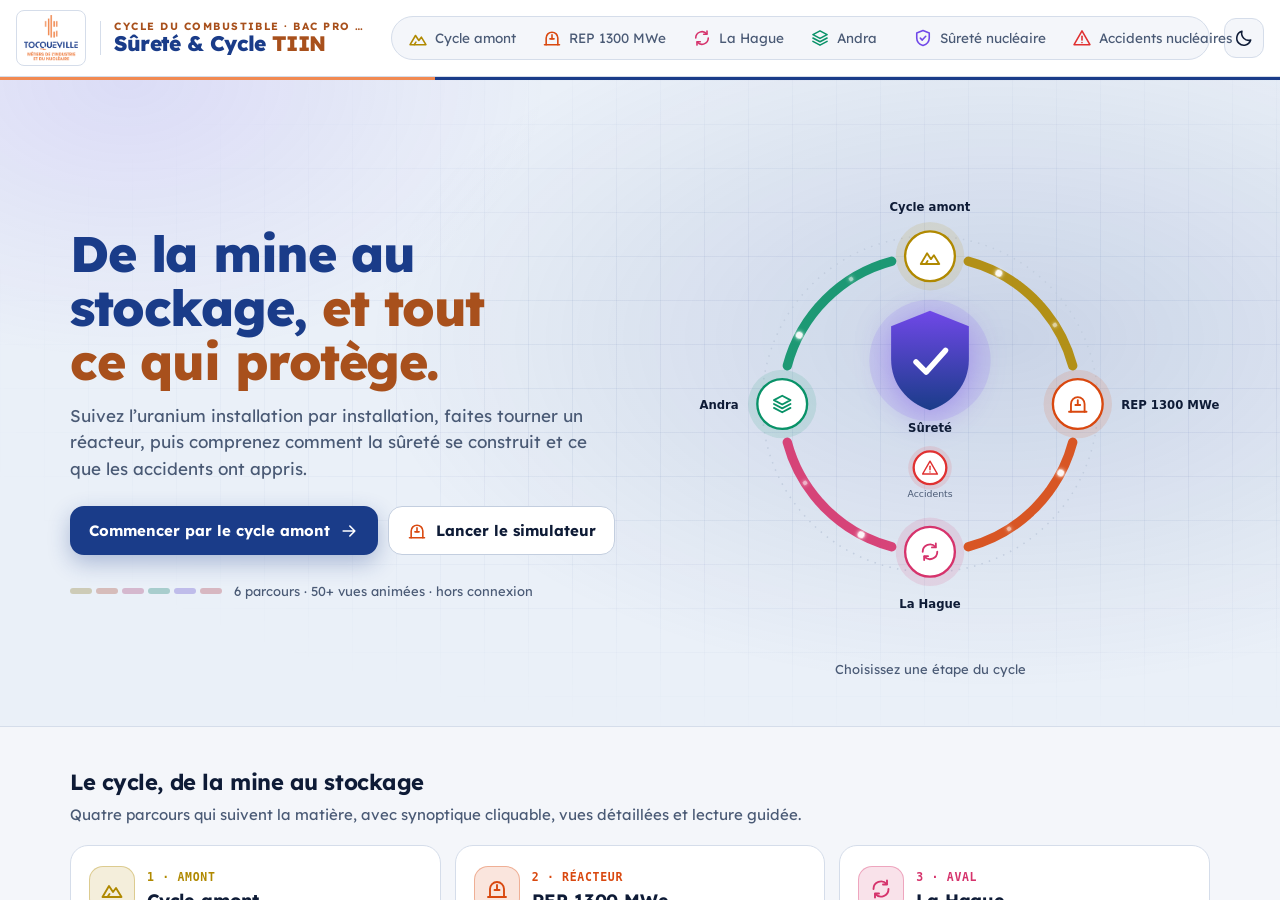
==== commit 23f7547c: "Téléphone : chapitres lisibles, schémas signalés comme défilants - Titres de chapitres sur deux lign" ====
--- a/index.html
+++ b/index.html
@@ -425,8 +425,10 @@
  html.in-app .bar{flex-wrap:wrap}
  html.in-app .bar>.grp:first-child{flex:1 1 100%;min-width:0}
  html.in-app #filters{flex:1 1 100%}
+ html.in-app #filters>.note{flex:0 0 calc(100vw - 40px);white-space:normal}
  html.in-app .stage,html.in-app .drawing{overflow-x:auto;-webkit-overflow-scrolling:touch}
  html.in-app .stage>svg,html.in-app .drawing>svg{min-width:760px}
+ html.in-app .stage::before,html.in-app .drawing::before{content:"↔  Faites glisser pour voir tout le schéma";position:sticky;left:10px;display:block;width:max-content;margin:10px 0 2px 10px;padding:5px 12px;border-radius:999px;font:600 12px Lexend,system-ui,sans-serif;background:var(--btn-active);color:var(--text);border:1px solid var(--border);z-index:2}
  html.in-app .nav button,html.in-app .chip,html.in-app .sbtn,html.in-app .tabs button{min-height:40px}
 }`;
 function embed(f,id){try{const d=f.contentDocument;if(!d)return;const h=d.documentElement;h.classList.add('in-app','p-'+id);
